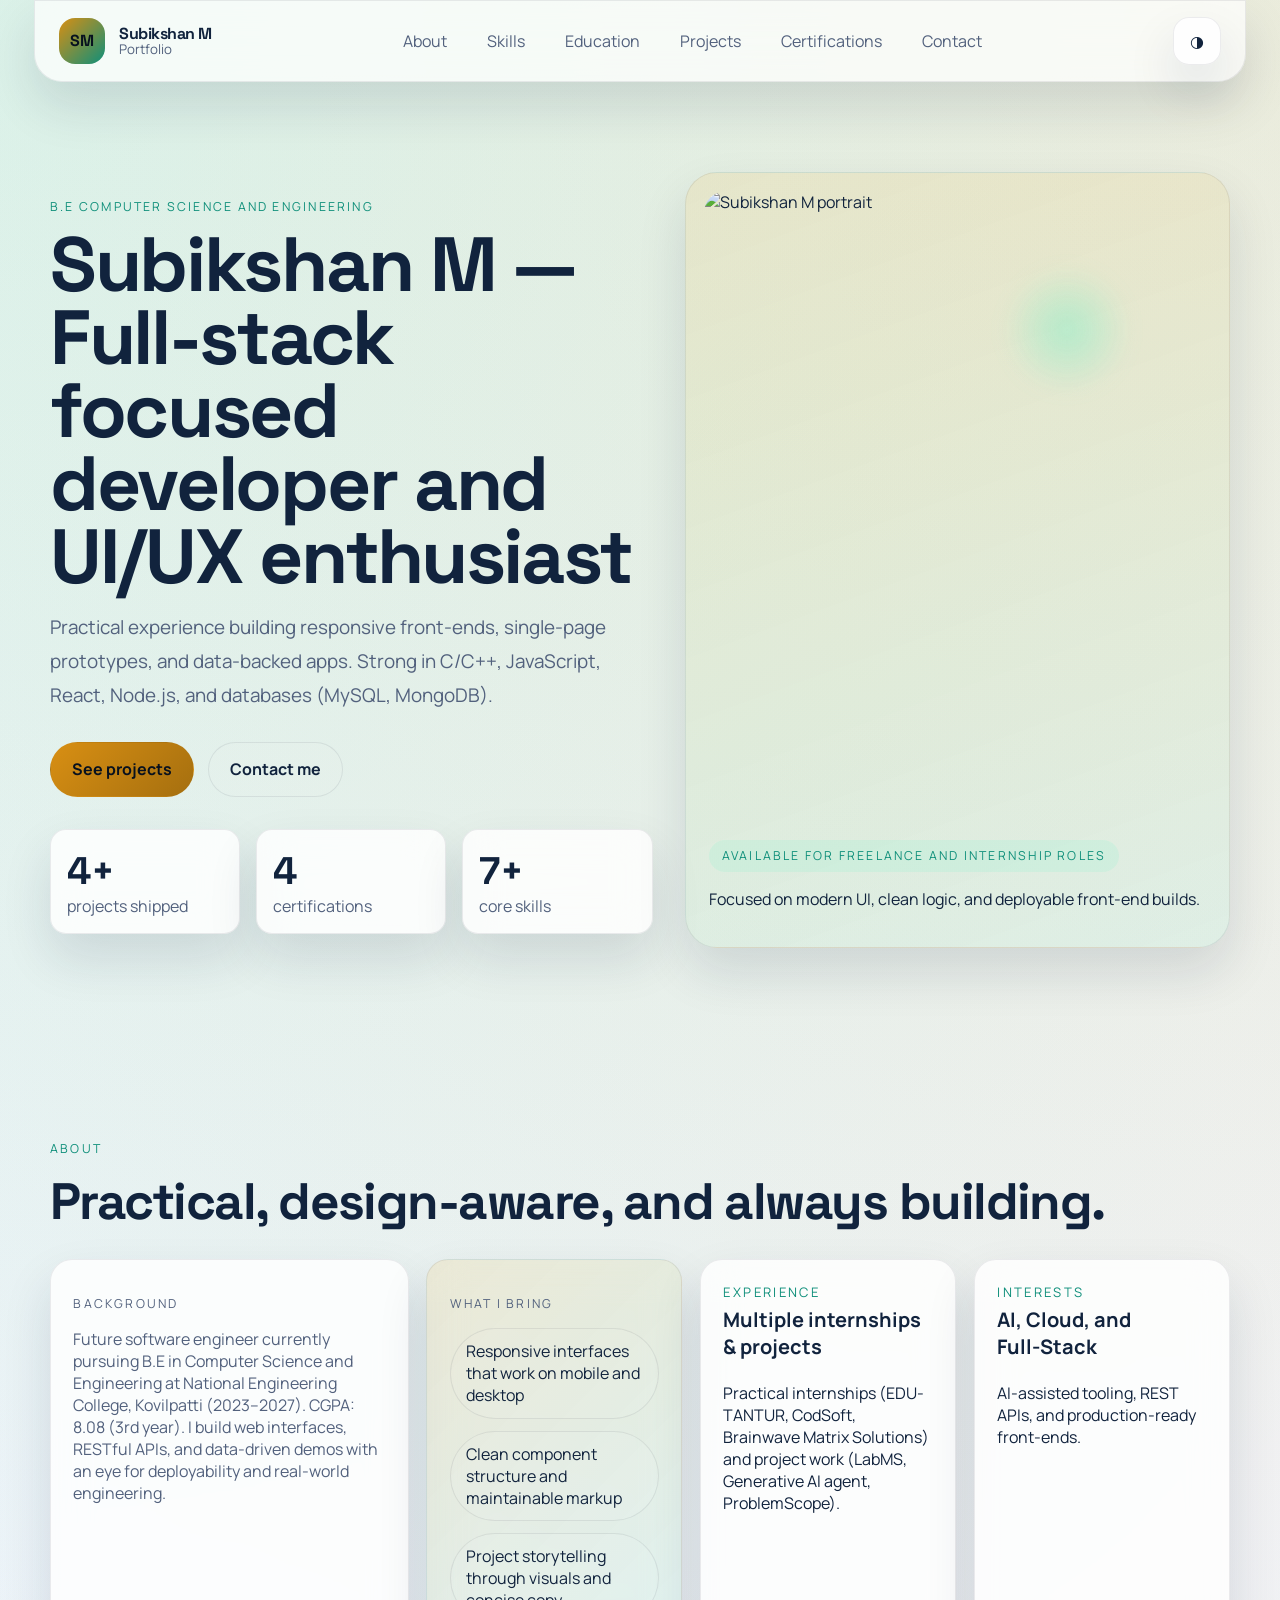
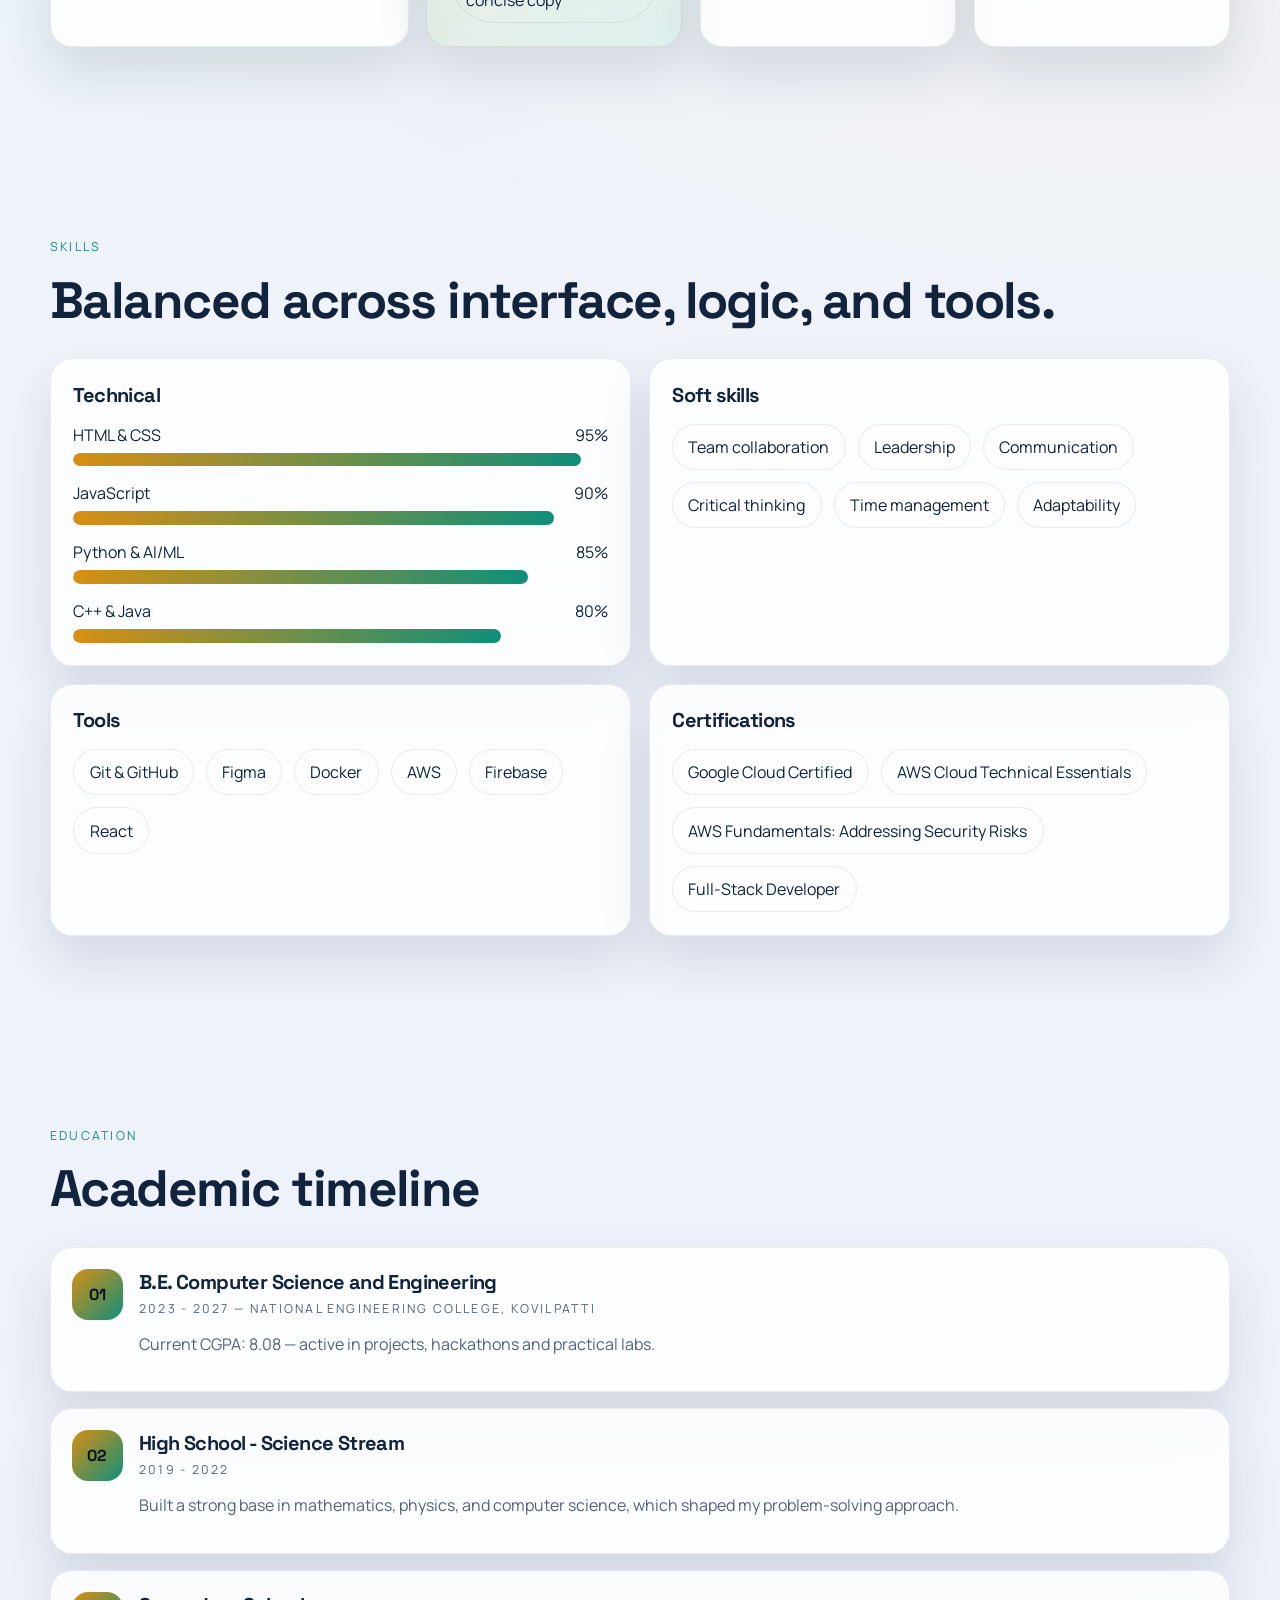
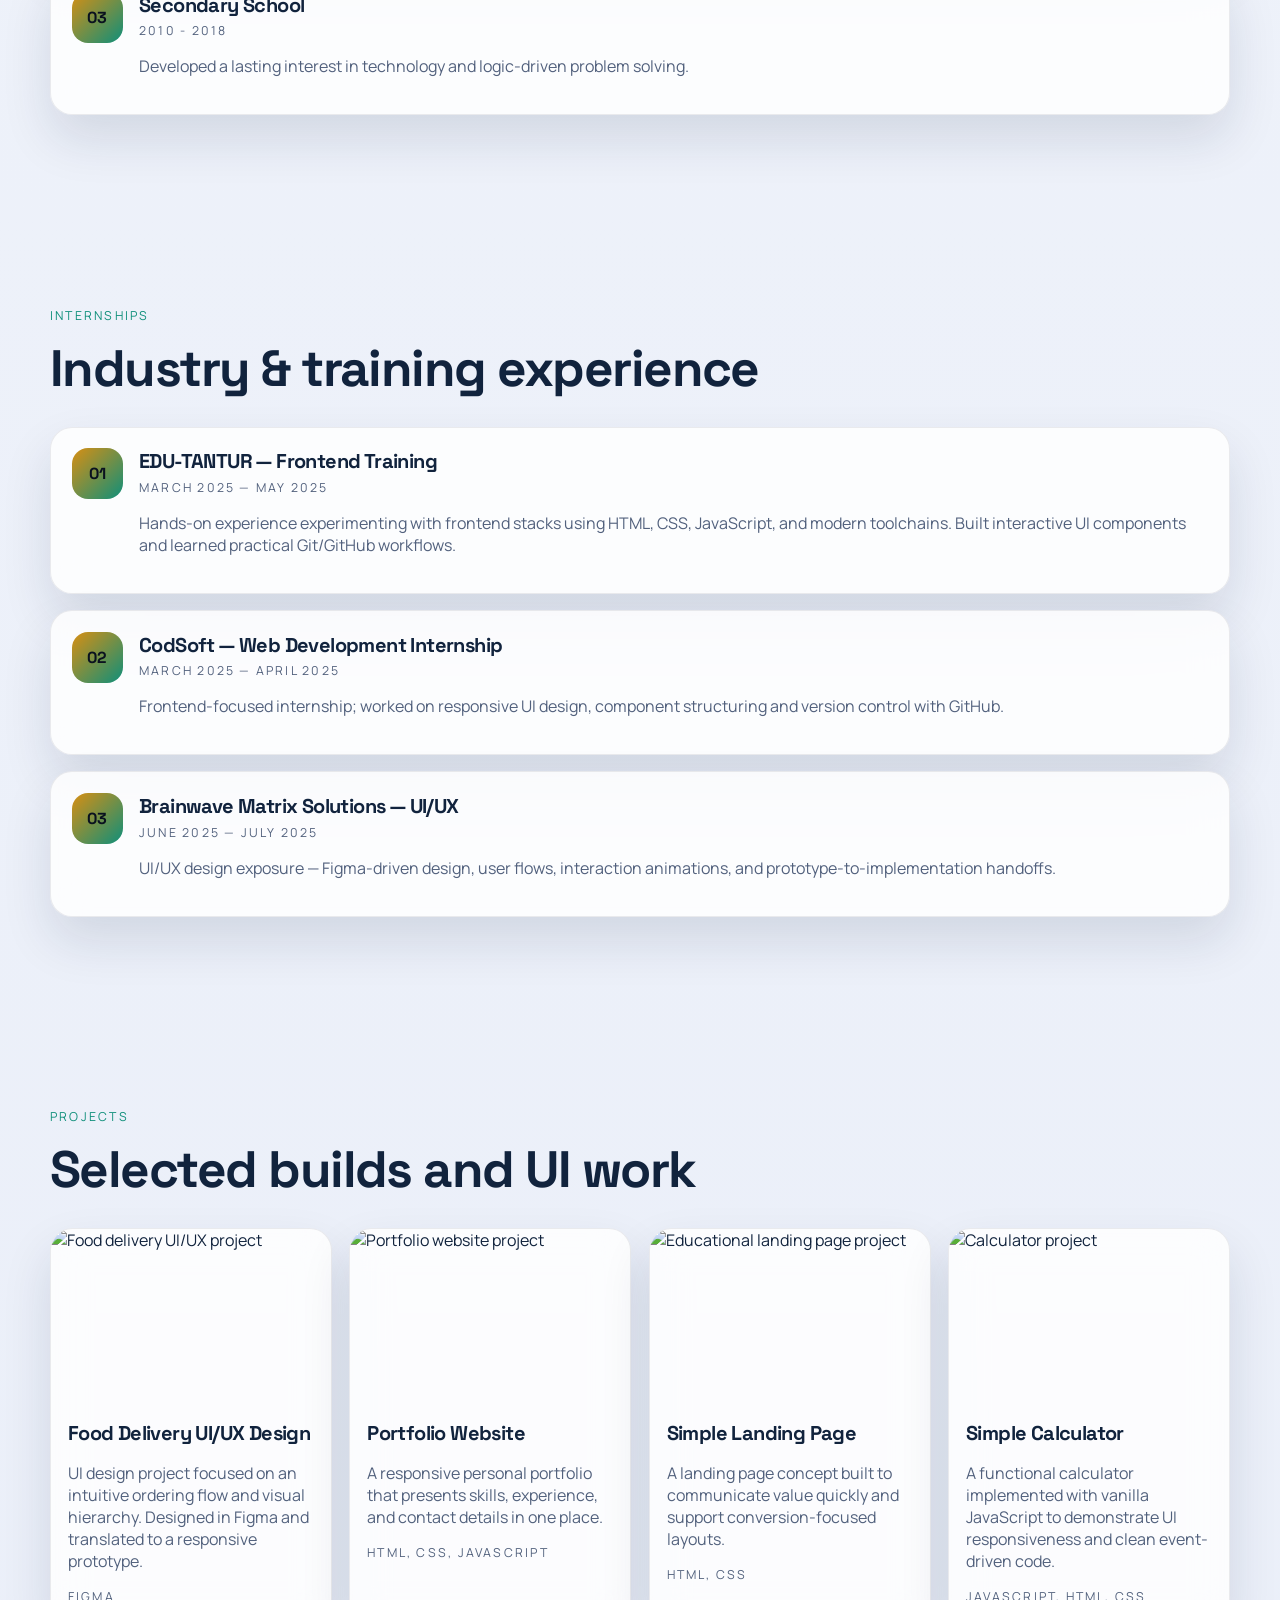
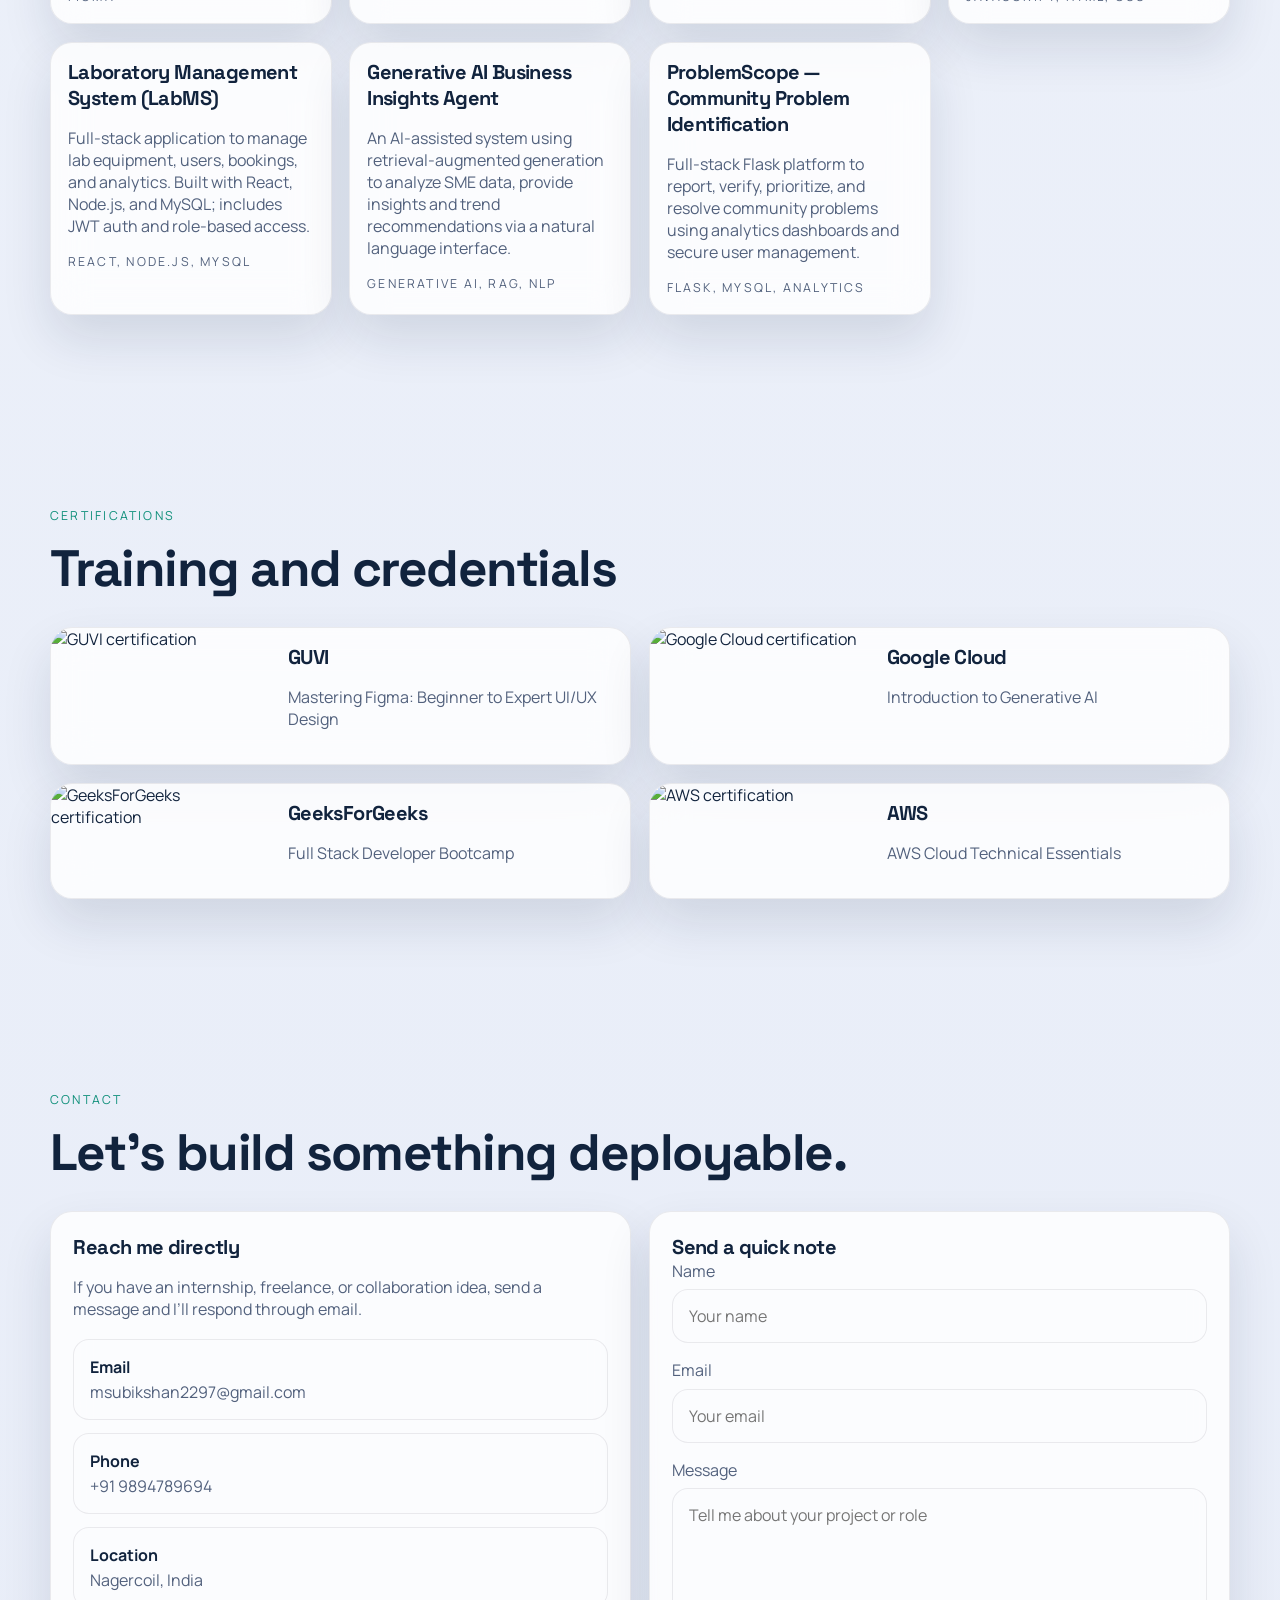
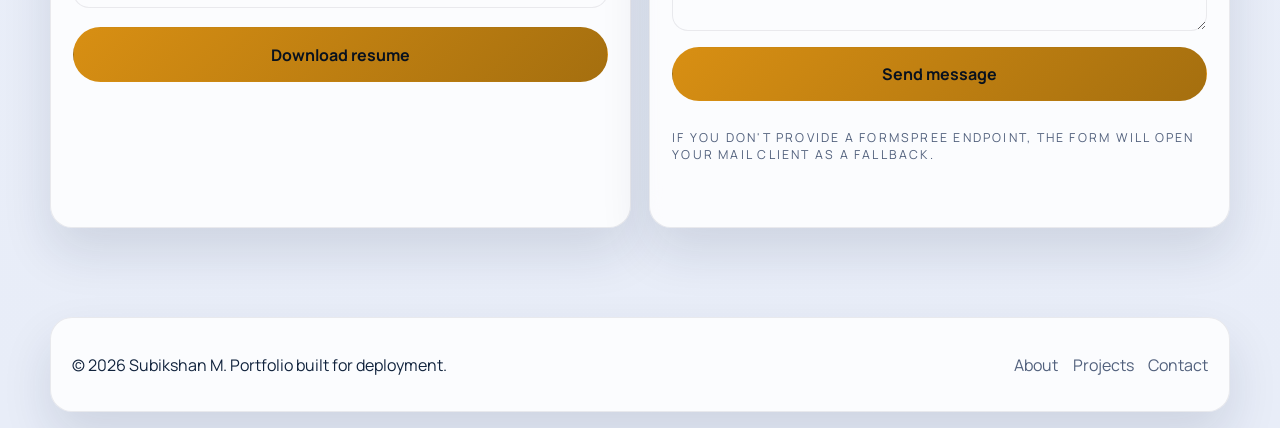
==== index.html @ 43021d2c "Add deployable portfolio with Formspree contact form integration" ====
<!DOCTYPE html>
<html lang="en">
  <head>
    <meta charset="UTF-8" />
    <meta name="viewport" content="width=device-width, initial-scale=1.0" />
    <meta
      name="description"
      content="Subikshan M's portfolio - a responsive, deployable showcase of projects, skills, certifications, and contact details."
    />
    <title>Subikshan M | Portfolio</title>
    <link rel="preconnect" href="https://fonts.googleapis.com" />
    <link rel="preconnect" href="https://fonts.gstatic.com" crossorigin />
    <link
      href="https://fonts.googleapis.com/css2?family=Manrope:wght@400;500;600;700;800&family=Space+Grotesk:wght@500;700&display=swap"
      rel="stylesheet"
    />
    <link rel="stylesheet" href="styles.css" />
    <script defer src="script.js"></script>
  </head>
  <body>
    <div class="page-bg"></div>

    <header class="site-header">
      <a class="brand" href="#home" aria-label="Subikshan M portfolio home">
        <span class="brand-mark">SM</span>
        <span class="brand-text">
          <strong>Subikshan M</strong>
          <small>Portfolio</small>
        </span>
      </a>

      <button
        class="menu-toggle"
        type="button"
        aria-controls="site-nav"
        aria-expanded="false"
      >
        <span></span>
        <span></span>
        <span></span>
        <span class="sr-only">Toggle navigation</span>
      </button>

      <nav id="site-nav" class="site-nav">
        <a href="#about">About</a>
        <a href="#skills">Skills</a>
        <a href="#education">Education</a>
        <a href="#projects">Projects</a>
        <a href="#certifications">Certifications</a>
        <a href="#contact">Contact</a>
      </nav>

      <button class="theme-toggle" type="button" aria-label="Toggle theme">
        <span class="theme-toggle__icon" aria-hidden="true">◐</span>
      </button>
    </header>

    <main>
      <section class="hero section" id="home">
        <div class="hero__content reveal">
          <p class="eyebrow">B.E Computer Science And Engineering</p>
          <h1>
            Subikshan M — Full‑stack focused developer and UI/UX enthusiast
          </h1>
          <p class="hero__lead">
            Practical experience building responsive front-ends, single-page
            prototypes, and data-backed apps. Strong in C/C++, JavaScript,
            React, Node.js, and databases (MySQL, MongoDB).
          </p>

          <div class="hero__cta">
            <a class="button button--primary" href="#projects">See projects</a>
            <a class="button button--ghost" href="#contact">Contact me</a>
          </div>

          <div class="hero__stats">
            <article>
              <strong>4+</strong>
              <span>projects shipped</span>
            </article>
            <article>
              <strong>4</strong>
              <span>certifications</span>
            </article>
            <article>
              <strong>7+</strong>
              <span>core skills</span>
            </article>
          </div>
        </div>

        <div class="hero__visual reveal">
          <div class="portrait-card">
            <div class="portrait-card__frame">
              <img src="Task 1/codesoft-project1/itsme.jpg" alt="Subikshan M portrait" />
            </div>
            <div class="portrait-card__meta">
              <span class="pill">Available for freelance and internship roles</span>
              <p>
                Focused on modern UI, clean logic, and deployable front-end
                builds.
              </p>
            </div>
          </div>
        </div>
      </section>

      <section class="section about" id="about">
        <div class="section-heading reveal">
          <p class="section-kicker">About</p>
          <h2>Practical, design-aware, and always building.</h2>
        </div>

        <div class="about-grid">
          <article class="panel reveal">
            <p class="panel__label">Background</p>
            <p>
              Future software engineer currently pursuing B.E in Computer
              Science and Engineering at National Engineering College,
              Kovilpatti (2023–2027). CGPA: 8.08 (3rd year). I build web
              interfaces, RESTful APIs, and data-driven demos with an eye for
              deployability and real-world engineering.
            </p>
          </article>

          <article class="panel panel--accent reveal">
            <p class="panel__label">What I bring</p>
            <ul class="feature-list">
              <li>Responsive interfaces that work on mobile and desktop</li>
              <li>Clean component structure and maintainable markup</li>
              <li>Project storytelling through visuals and concise copy</li>
            </ul>
          </article>

          <article class="mini-card reveal">
            <span>Experience</span>
            <strong>Multiple internships & projects</strong>
            <p>
              Practical internships (EDU-TANTUR, CodSoft, Brainwave Matrix
              Solutions) and project work (LabMS, Generative AI agent,
              ProblemScope).
            </p>
          </article>

          <article class="mini-card reveal">
            <span>Interests</span>
            <strong>AI, Cloud, and Full‑Stack</strong>
            <p>AI-assisted tooling, REST APIs, and production-ready front-ends.</p>
          </article>
        </div>
      </section>

      <section class="section skills" id="skills">
        <div class="section-heading reveal">
          <p class="section-kicker">Skills</p>
          <h2>Balanced across interface, logic, and tools.</h2>
        </div>

        <div class="skills-grid">
          <article class="panel reveal">
            <h3>Technical</h3>
            <div class="skill" data-level="95">
              <div class="skill__top"><span>HTML & CSS</span><span>95%</span></div>
              <div class="skill__bar"><span></span></div>
            </div>
            <div class="skill" data-level="90">
              <div class="skill__top"><span>JavaScript</span><span>90%</span></div>
              <div class="skill__bar"><span></span></div>
            </div>
            <div class="skill" data-level="85">
              <div class="skill__top"><span>Python & AI/ML</span><span>85%</span></div>
              <div class="skill__bar"><span></span></div>
            </div>
            <div class="skill" data-level="80">
              <div class="skill__top"><span>C++ & Java</span><span>80%</span></div>
              <div class="skill__bar"><span></span></div>
            </div>
          </article>

          <article class="panel reveal">
            <h3>Soft skills</h3>
            <ul class="tag-list">
              <li>Team collaboration</li>
              <li>Leadership</li>
              <li>Communication</li>
              <li>Critical thinking</li>
              <li>Time management</li>
              <li>Adaptability</li>
            </ul>
          </article>

          <article class="panel reveal">
            <h3>Tools</h3>
            <ul class="tag-list">
              <li>Git & GitHub</li>
              <li>Figma</li>
              <li>Docker</li>
              <li>AWS</li>
              <li>Firebase</li>
              <li>React</li>
            </ul>
          </article>

          <article class="panel reveal">
            <h3>Certifications</h3>
            <ul class="tag-list">
              <li>Google Cloud Certified</li>
              <li>AWS Cloud Technical Essentials</li>
              <li>AWS Fundamentals: Addressing Security Risks</li>
              <li>Full-Stack Developer</li>
            </ul>
          </article>
        </div>
      </section>

      <section class="section timeline" id="education">
        <div class="section-heading reveal">
          <p class="section-kicker">Education</p>
          <h2>Academic timeline</h2>
        </div>

        <div class="timeline__list">
          <article class="timeline__item reveal">
            <span class="timeline__mark">01</span>
            <div>
              <h3>B.E. Computer Science and Engineering</h3>
              <p class="timeline__meta">2023 - 2027 — National Engineering College, Kovilpatti</p>
              <p>Current CGPA: 8.08 — active in projects, hackathons and practical labs.</p>
            </div>
          </article>

          <article class="timeline__item reveal">
            <span class="timeline__mark">02</span>
            <div>
              <h3>High School - Science Stream</h3>
              <p class="timeline__meta">2019 - 2022</p>
              <p>
                Built a strong base in mathematics, physics, and computer
                science, which shaped my problem-solving approach.
              </p>
            </div>
          </article>

          <article class="timeline__item reveal">
            <span class="timeline__mark">03</span>
            <div>
              <h3>Secondary School</h3>
              <p class="timeline__meta">2010 - 2018</p>
              <p>
                Developed a lasting interest in technology and logic-driven
                problem solving.
              </p>
            </div>
          </article>
        </div>
      </section>

      <section class="section" id="internships">
        <div class="section-heading reveal">
          <p class="section-kicker">Internships</p>
          <h2>Industry & training experience</h2>
        </div>

        <div class="timeline__list">
          <article class="timeline__item reveal">
            <span class="timeline__mark">01</span>
            <div>
              <h3>EDU‑TANTUR — Frontend Training</h3>
              <p class="timeline__meta">March 2025 — May 2025</p>
              <p>
                Hands-on experience experimenting with frontend stacks using
                HTML, CSS, JavaScript, and modern toolchains. Built interactive
                UI components and learned practical Git/GitHub workflows.
              </p>
            </div>
          </article>

          <article class="timeline__item reveal">
            <span class="timeline__mark">02</span>
            <div>
              <h3>CodSoft — Web Development Internship</h3>
              <p class="timeline__meta">March 2025 — April 2025</p>
              <p>
                Frontend-focused internship; worked on responsive UI design,
                component structuring and version control with GitHub.
              </p>
            </div>
          </article>

          <article class="timeline__item reveal">
            <span class="timeline__mark">03</span>
            <div>
              <h3>Brainwave Matrix Solutions — UI/UX</h3>
              <p class="timeline__meta">June 2025 — July 2025</p>
              <p>
                UI/UX design exposure — Figma-driven design, user flows,
                interaction animations, and prototype-to-implementation
                handoffs.
              </p>
            </div>
          </article>
        </div>
      </section>

      <section class="section projects" id="projects">
        <div class="section-heading reveal">
          <p class="section-kicker">Projects</p>
          <h2>Selected builds and UI work</h2>
        </div>

        <div class="card-grid">
          <article class="project-card reveal">
            <img src="Task 1/codesoft-project1/project1.png" alt="Food delivery UI/UX project" loading="lazy" />
            <div class="card-body">
              <h3>Food Delivery UI/UX Design</h3>
              <p>
                UI design project focused on an intuitive ordering flow and
                visual hierarchy. Designed in Figma and translated to a
                responsive prototype.
              </p>
              <p class="card-label">Figma</p>
            </div>
          </article>

          <article class="project-card reveal">
            <img src="Task 1/codesoft-project1/project2.png" alt="Portfolio website project" loading="lazy" />
            <div class="card-body">
              <h3>Portfolio Website</h3>
              <p>
                A responsive personal portfolio that presents skills,
                experience, and contact details in one place.
              </p>
              <p class="card-label">HTML, CSS, JavaScript</p>
            </div>
          </article>

          <article class="project-card reveal">
            <img src="Task 1/codesoft-project1/project3.png" alt="Educational landing page project" loading="lazy" />
            <div class="card-body">
              <h3>Simple Landing Page</h3>
              <p>
                A landing page concept built to communicate value quickly and
                support conversion-focused layouts.
              </p>
              <p class="card-label">HTML, CSS</p>
            </div>
          </article>

          <article class="project-card reveal">
            <img src="Task 1/codesoft-project1/project4.png" alt="Calculator project" loading="lazy" />
            <div class="card-body">
              <h3>Simple Calculator</h3>
              <p>
                A functional calculator implemented with vanilla JavaScript to
                demonstrate UI responsiveness and clean event-driven code.
              </p>
              <p class="card-label">JavaScript, HTML, CSS</p>
            </div>
          </article>

          <article class="project-card reveal">
            <div class="card-body">
              <h3>Laboratory Management System (LabMS)</h3>
              <p>
                Full-stack application to manage lab equipment, users,
                bookings, and analytics. Built with React, Node.js, and
                MySQL; includes JWT auth and role-based access.
              </p>
              <p class="card-label">React, Node.js, MySQL</p>
            </div>
          </article>

          <article class="project-card reveal">
            <div class="card-body">
              <h3>Generative AI Business Insights Agent</h3>
              <p>
                An AI-assisted system using retrieval-augmented generation to
                analyze SME data, provide insights and trend recommendations
                via a natural language interface.
              </p>
              <p class="card-label">Generative AI, RAG, NLP</p>
            </div>
          </article>

          <article class="project-card reveal">
            <div class="card-body">
              <h3>ProblemScope — Community Problem Identification</h3>
              <p>
                Full-stack Flask platform to report, verify, prioritize, and
                resolve community problems using analytics dashboards and
                secure user management.
              </p>
              <p class="card-label">Flask, MySQL, Analytics</p>
            </div>
          </article>
        </div>
      </section>

      <section class="section certifications" id="certifications">
        <div class="section-heading reveal">
          <p class="section-kicker">Certifications</p>
          <h2>Training and credentials</h2>
        </div>

        <div class="cert-grid">
          <article class="cert-card reveal">
            <img src="Task 1/codesoft-project1/GuviCertification - 69hw7qm8vVe71690z1.png" alt="GUVI certification" loading="lazy" />
            <div>
              <h3>GUVI</h3>
              <p>Mastering Figma: Beginner to Expert UI/UX Design</p>
            </div>
          </article>

          <article class="cert-card reveal">
            <img src="Task 1/codesoft-project1/gejdy018.png" alt="Google Cloud certification" loading="lazy" />
            <div>
              <h3>Google Cloud</h3>
              <p>Introduction to Generative AI</p>
            </div>
          </article>

          <article class="cert-card reveal">
            <img src="Task 1/codesoft-project1/Screenshot 2025-04-08 194854.png" alt="GeeksForGeeks certification" loading="lazy" />
            <div>
              <h3>GeeksForGeeks</h3>
              <p>Full Stack Developer Bootcamp</p>
            </div>
          </article>

          <article class="cert-card reveal">
            <img src="Task 1/codesoft-project1/Coursera 2212110.jpg" alt="AWS certification" loading="lazy" />
            <div>
              <h3>AWS</h3>
              <p>AWS Cloud Technical Essentials</p>
            </div>
          </article>
        </div>
      </section>

      <section class="section contact" id="contact">
        <div class="section-heading reveal">
          <p class="section-kicker">Contact</p>
          <h2>Let’s build something deployable.</h2>
        </div>

        <div class="contact-grid">
          <article class="panel reveal">
            <h3>Reach me directly</h3>
            <p>
              If you have an internship, freelance, or collaboration idea, send
              a message and I’ll respond through email.
            </p>

            <div class="contact-list">
              <a href="mailto:msubikshan2297@gmail.com">
                <strong>Email</strong>
                <span>msubikshan2297@gmail.com</span>
              </a>
              <a href="tel:+919894789694">
                <strong>Phone</strong>
                <span>+91 9894789694</span>
              </a>
              <a href="https://www.google.com/maps/search/Nagercoil,+India" target="_blank" rel="noreferrer">
                <strong>Location</strong>
                <span>Nagercoil, India</span>
              </a>
            </div>

            <a
              class="button button--primary button--full"
              href="Task 1/codesoft-project1/blue professional modern CV resume.pdf"
              download
            >
              Download resume
            </a>
          </article>

          <article class="panel reveal">
            <h3>Send a quick note</h3>
            <!-- Formspree endpoint provided by user -->
            <form class="contact-form" action="https://formspree.io/f/mzdobbed" method="POST" data-formspree="true">
              <label>
                Name
                <input name="name" type="text" placeholder="Your name" required />
              </label>
              <label>
                Email
                <input name="_replyto" type="email" placeholder="Your email" required />
              </label>
              <label>
                Message
                <textarea
                  name="message"
                  rows="5"
                  placeholder="Tell me about your project or role"
                  required
                ></textarea>
              </label>
              <input type="hidden" name="_subject" value="Portfolio enquiry" />
              <button class="button button--primary button--full" type="submit">
                Send message
              </button>
              <p class="form-note">
                If you don't provide a Formspree endpoint, the form will open
                your mail client as a fallback.
              </p>

              <div class="form-status" aria-live="polite" style="margin-top:.8rem"></div>
            </form>
          </article>
        </div>
      </section>
    </main>

    <footer class="site-footer">
      <p>© 2026 Subikshan M. Portfolio built for deployment.</p>
      <div class="footer-links">
        <a href="#about">About</a>
        <a href="#projects">Projects</a>
        <a href="#contact">Contact</a>
      </div>
    </footer>
  </body>
</html>
---- styles.css ----
:root {
  color-scheme: dark;
  --bg: #09111f;
  --bg-soft: #101a2d;
  --surface: rgba(15, 23, 42, 0.84);
  --surface-strong: rgba(17, 24, 39, 0.96);
  --surface-border: rgba(255, 255, 255, 0.08);
  --text: #eef2ff;
  --muted: #b6c0de;
  --primary: #f5b942;
  --primary-strong: #ffcc66;
  --secondary: #5ef0c2;
  --shadow: 0 24px 60px rgba(0, 0, 0, 0.35);
  --radius-xl: 28px;
  --radius-lg: 22px;
  --radius-md: 16px;
  --max-width: 1180px;
}

[data-theme="light"] {
  color-scheme: light;
  --bg: #f2f5fb;
  --bg-soft: #e8edf8;
  --surface: rgba(255, 255, 255, 0.82);
  --surface-strong: rgba(255, 255, 255, 0.96);
  --surface-border: rgba(15, 23, 42, 0.08);
  --text: #11233d;
  --muted: #52617d;
  --primary: #d88f13;
  --primary-strong: #a56f0f;
  --secondary: #0f8f7a;
  --shadow: 0 24px 50px rgba(19, 36, 63, 0.12);
}

* {
  box-sizing: border-box;
}

html {
  scroll-behavior: smooth;
}

body {
  margin: 0;
  font-family: "Manrope", system-ui, sans-serif;
  background:
    radial-gradient(circle at top left, rgba(94, 240, 194, 0.16), transparent 28%),
    radial-gradient(circle at top right, rgba(245, 185, 66, 0.16), transparent 30%),
    linear-gradient(180deg, var(--bg), var(--bg-soft));
  color: var(--text);
  min-height: 100vh;
  overflow-x: hidden;
}

img {
  display: block;
  max-width: 100%;
}

a {
  color: inherit;
  text-decoration: none;
}

button,
input,
textarea {
  font: inherit;
}

.page-bg {
  position: fixed;
  inset: 0;
  pointer-events: none;
  background-image:
    linear-gradient(rgba(255, 255, 255, 0.025) 1px, transparent 1px),
    linear-gradient(90deg, rgba(255, 255, 255, 0.025) 1px, transparent 1px);
  background-size: 84px 84px;
  mask-image: linear-gradient(180deg, rgba(0, 0, 0, 0.8), transparent 85%);
  opacity: 0.35;
}

.site-header {
  position: sticky;
  top: 0;
  z-index: 20;
  display: flex;
  align-items: center;
  gap: 1rem;
  padding: 1rem clamp(1rem, 2vw, 1.5rem);
  margin: 0 auto;
  max-width: calc(var(--max-width) + 2rem);
  backdrop-filter: blur(20px);
  background: color-mix(in srgb, var(--surface-strong) 74%, transparent);
  border: 1px solid var(--surface-border);
  border-radius: 0 0 var(--radius-xl) var(--radius-xl);
  box-shadow: var(--shadow);
}

.brand {
  display: inline-flex;
  align-items: center;
  gap: 0.85rem;
}

.brand-mark {
  display: grid;
  place-items: center;
  width: 2.9rem;
  height: 2.9rem;
  border-radius: 1rem;
  background: linear-gradient(135deg, var(--primary), var(--secondary));
  color: #07111f;
  font-family: "Space Grotesk", sans-serif;
  font-weight: 700;
  letter-spacing: 0.04em;
}

.brand-text {
  display: flex;
  flex-direction: column;
  line-height: 1.05;
}

.brand-text strong,
.section-heading h2,
.hero h1,
.panel h3,
.timeline__item h3,
.project-card h3,
.cert-card h3 {
  font-family: "Space Grotesk", sans-serif;
  letter-spacing: -0.03em;
}

.brand-text small {
  color: var(--muted);
}

.site-nav {
  display: flex;
  flex: 1 1 auto;
  justify-content: center;
  flex-wrap: wrap;
  gap: 0.5rem;
  min-width: 0;
}

.site-nav a {
  padding: 0.7rem 1rem;
  border-radius: 999px;
  color: var(--muted);
  transition: background 0.2s ease, color 0.2s ease, transform 0.2s ease;
}

.site-nav a:hover,
.site-nav a.is-active {
  color: var(--text);
  background: rgba(245, 185, 66, 0.14);
  transform: translateY(-1px);
}

.theme-toggle,
.menu-toggle {
  display: inline-grid;
  place-items: center;
  width: 3rem;
  height: 3rem;
  border: 1px solid var(--surface-border);
  background: var(--surface);
  color: var(--text);
  border-radius: 1rem;
  cursor: pointer;
  box-shadow: var(--shadow);
}

.menu-toggle {
  display: none;
  gap: 0.22rem;
  padding: 0;
}

.menu-toggle span {
  width: 1.1rem;
  height: 2px;
  border-radius: 999px;
  background: currentColor;
}

.sr-only {
  position: absolute;
  width: 1px;
  height: 1px;
  padding: 0;
  margin: -1px;
  overflow: hidden;
  clip: rect(0, 0, 0, 0);
  white-space: nowrap;
  border: 0;
}

.section {
  width: min(var(--max-width), calc(100% - 2rem));
  margin: 0 auto;
  padding: clamp(4rem, 7vw, 6rem) 0;
}

.hero {
  display: grid;
  grid-template-columns: minmax(0, 1.05fr) minmax(280px, 0.95fr);
  align-items: center;
  gap: 2rem;
  min-height: calc(100vh - 6rem);
}

.eyebrow,
.section-kicker,
.card-label,
.timeline__meta,
.panel__label,
.pill,
.form-note {
  text-transform: uppercase;
  letter-spacing: 0.18em;
  font-size: 0.77rem;
  color: var(--secondary);
}

.hero h1 {
  margin: 0.25rem 0 1rem;
  font-size: clamp(2.5rem, 6vw, 5.4rem);
  line-height: 0.95;
  max-width: 12ch;
}

.hero__lead {
  max-width: 62ch;
  color: var(--muted);
  font-size: clamp(1rem, 1.5vw, 1.18rem);
  line-height: 1.8;
}

.hero__cta {
  display: flex;
  flex-wrap: wrap;
  gap: 0.9rem;
  margin-top: 1.8rem;
}

.button {
  display: inline-flex;
  align-items: center;
  justify-content: center;
  min-height: 3.4rem;
  padding: 0.85rem 1.3rem;
  border-radius: 999px;
  border: 1px solid transparent;
  font-weight: 700;
  transition: transform 0.2s ease, background 0.2s ease, border-color 0.2s ease;
}

.button:hover {
  transform: translateY(-2px);
}

.button--primary {
  background: linear-gradient(135deg, var(--primary), var(--primary-strong));
  color: #08111e;
}

.button--ghost {
  background: rgba(255, 255, 255, 0.04);
  border-color: var(--surface-border);
  color: var(--text);
}

.button--full {
  width: 100%;
}

.hero__stats {
  display: grid;
  grid-template-columns: repeat(3, minmax(0, 1fr));
  gap: 1rem;
  margin-top: 2rem;
}

.hero__stats article,
.mini-card,
.panel,
.timeline__item,
.project-card,
.cert-card {
  background: var(--surface);
  border: 1px solid var(--surface-border);
  box-shadow: var(--shadow);
  backdrop-filter: blur(18px);
}

.hero__stats article {
  padding: 1rem;
  border-radius: var(--radius-md);
}

.hero__stats strong {
  display: block;
  font-size: clamp(1.6rem, 3vw, 2.4rem);
  font-family: "Space Grotesk", sans-serif;
}

.hero__stats span {
  color: var(--muted);
}

.portrait-card {
  position: relative;
  padding: 1.15rem;
  border-radius: calc(var(--radius-xl) + 4px);
  background: linear-gradient(160deg, rgba(245, 185, 66, 0.15), rgba(94, 240, 194, 0.09));
  border: 1px solid var(--surface-border);
  box-shadow: var(--shadow);
}

.portrait-card::before {
  content: "";
  position: absolute;
  inset: 12% 18% auto auto;
  width: 8rem;
  height: 8rem;
  border-radius: 50%;
  background: radial-gradient(circle, rgba(94, 240, 194, 0.38), transparent 70%);
  filter: blur(10px);
}

.portrait-card__frame {
  border-radius: calc(var(--radius-xl) - 6px);
  overflow: hidden;
  aspect-ratio: 4 / 5;
}

.portrait-card__frame img {
  width: 100%;
  height: 100%;
  object-fit: cover;
}

.portrait-card__meta {
  padding: 1rem 0.3rem 0.2rem;
}

.pill {
  display: inline-flex;
  padding: 0.45rem 0.8rem;
  border-radius: 999px;
  background: rgba(94, 240, 194, 0.12);
  color: var(--secondary);
}

.section-heading {
  margin-bottom: 1.6rem;
}

.section-heading h2 {
  margin: 0.4rem 0 0;
  font-size: clamp(2rem, 4vw, 3.2rem);
}

.about-grid,
.skills-grid,
.card-grid,
.cert-grid,
.contact-grid {
  display: grid;
  gap: 1.1rem;
}

.about-grid {
  grid-template-columns: 1.4fr 1fr 1fr 1fr;
}

.mini-card,
.panel {
  border-radius: var(--radius-lg);
  padding: 1.4rem;
}

.panel--accent {
  background: linear-gradient(135deg, rgba(245, 185, 66, 0.15), rgba(94, 240, 194, 0.1));
}

.panel p,
.timeline__item p,
.project-card p,
.cert-card p,
.contact-list span,
.contact-form label,
.form-note {
  color: var(--muted);
}

.feature-list,
.tag-list {
  margin: 1rem 0 0;
  padding: 0;
  list-style: none;
  display: flex;
  flex-wrap: wrap;
  gap: 0.75rem;
}

.feature-list li,
.tag-list li {
  padding: 0.7rem 0.95rem;
  border-radius: 999px;
  background: rgba(255, 255, 255, 0.05);
  border: 1px solid var(--surface-border);
}

.mini-card {
  display: flex;
  flex-direction: column;
  gap: 0.35rem;
}

.mini-card span {
  color: var(--secondary);
  font-size: 0.82rem;
  text-transform: uppercase;
  letter-spacing: 0.18em;
}

.mini-card strong,
.panel h3,
.timeline__item h3,
.project-card h3,
.cert-card h3,
.contact-grid h3 {
  margin: 0;
  font-size: 1.25rem;
}

.skills-grid {
  grid-template-columns: repeat(2, minmax(0, 1fr));
}

.skill {
  margin-top: 1rem;
}

.skill__top {
  display: flex;
  justify-content: space-between;
  gap: 1rem;
  margin-bottom: 0.45rem;
}

.skill__bar {
  height: 0.85rem;
  border-radius: 999px;
  background: rgba(255, 255, 255, 0.08);
  overflow: hidden;
}

.skill__bar span {
  display: block;
  width: 0;
  height: 100%;
  border-radius: inherit;
  background: linear-gradient(90deg, var(--primary), var(--secondary));
  transition: width 1.2s ease;
}

.timeline__list {
  display: grid;
  gap: 1rem;
}

.timeline__item {
  display: grid;
  grid-template-columns: auto 1fr;
  gap: 1rem;
  padding: 1.3rem;
  border-radius: var(--radius-lg);
}

.timeline__mark {
  display: grid;
  place-items: center;
  width: 3.2rem;
  height: 3.2rem;
  border-radius: 1rem;
  background: linear-gradient(135deg, var(--primary), var(--secondary));
  color: #09111f;
  font-weight: 800;
  font-family: "Space Grotesk", sans-serif;
}

.timeline__meta {
  margin: 0.3rem 0 0.75rem;
}

.card-grid {
  grid-template-columns: repeat(4, minmax(0, 1fr));
}

.project-card,
.cert-card {
  overflow: hidden;
  border-radius: var(--radius-lg);
}

.project-card img,
.cert-card img {
  width: 100%;
  aspect-ratio: 16 / 10;
  object-fit: cover;
}

.card-body,
.cert-card div {
  padding: 1rem 1.05rem 1.15rem;
}

.card-label {
  margin-bottom: 0;
}

.cert-grid {
  grid-template-columns: repeat(2, minmax(0, 1fr));
}

.cert-card {
  display: grid;
  grid-template-columns: 38% 1fr;
  align-items: stretch;
}

.cert-card img {
  aspect-ratio: auto;
  min-height: 100%;
}

.contact-grid {
  grid-template-columns: 1fr 1fr;
}

.contact-list {
  display: grid;
  gap: 0.8rem;
  margin: 1.2rem 0;
}

.contact-list a {
  display: grid;
  gap: 0.2rem;
  padding: 1rem;
  border-radius: var(--radius-md);
  border: 1px solid var(--surface-border);
  background: rgba(255, 255, 255, 0.04);
}

.contact-form {
  display: grid;
  gap: 1rem;
}

.contact-form label {
  display: grid;
  gap: 0.45rem;
}

.contact-form input,
.contact-form textarea {
  width: 100%;
  padding: 0.95rem 1rem;
  border-radius: 1rem;
  border: 1px solid var(--surface-border);
  background: rgba(255, 255, 255, 0.04);
  color: var(--text);
  outline: none;
}

.contact-form input:focus,
.contact-form textarea:focus {
  border-color: rgba(245, 185, 66, 0.6);
  box-shadow: 0 0 0 4px rgba(245, 185, 66, 0.12);
}

.site-footer {
  width: min(var(--max-width), calc(100% - 2rem));
  margin: 0 auto 1rem;
  padding: 1.2rem 1.3rem;
  display: flex;
  justify-content: space-between;
  align-items: center;
  gap: 1rem;
  border-radius: var(--radius-lg);
  border: 1px solid var(--surface-border);
  background: var(--surface);
  box-shadow: var(--shadow);
}

.footer-links {
  display: flex;
  flex-wrap: wrap;
  gap: 0.9rem;
  color: var(--muted);
}

.reveal {
  opacity: 0;
  transform: translateY(20px);
  transition: opacity 0.7s ease, transform 0.7s ease;
}

.reveal.is-visible {
  opacity: 1;
  transform: translateY(0);
}

@media (max-width: 1080px) {
  .hero,
  .contact-grid,
  .about-grid,
  .skills-grid,
  .card-grid,
  .cert-grid {
    grid-template-columns: 1fr 1fr;
  }

  .about-grid {
    grid-template-areas:
      "intro intro"
      "value value"
      "exp focus";
  }

  .about-grid > :nth-child(1) {
    grid-area: intro;
  }

  .about-grid > :nth-child(2) {
    grid-area: value;
  }

  .about-grid > :nth-child(3) {
    grid-area: exp;
  }

  .about-grid > :nth-child(4) {
    grid-area: focus;
  }

  .card-grid {
    grid-template-columns: repeat(2, minmax(0, 1fr));
  }
}

@media (max-width: 860px) {
  .site-header {
    display: grid;
    grid-template-columns: auto auto auto;
  }

  .site-nav {
    position: fixed;
    inset: 4.8rem 1rem auto;
    padding: 1rem;
    border-radius: var(--radius-lg);
    background: var(--surface-strong);
    border: 1px solid var(--surface-border);
    box-shadow: var(--shadow);
    display: none;
    flex-direction: column;
    align-items: stretch;
  }

  .site-nav.is-open {
    display: flex;
  }

  .menu-toggle {
    display: inline-grid;
  }

  .hero,
  .contact-grid,
  .skills-grid,
  .cert-grid,
  .card-grid,
  .about-grid {
    grid-template-columns: 1fr;
  }

  .hero {
    min-height: auto;
    padding-top: 2rem;
  }

  .hero__stats {
    grid-template-columns: repeat(2, minmax(0, 1fr));
  }

  .cert-card {
    grid-template-columns: 1fr;
  }

  .site-footer {
    flex-direction: column;
    text-align: center;
  }
}

@media (max-width: 560px) {
  .section {
    width: min(var(--max-width), calc(100% - 1.2rem));
  }

  .site-header {
    border-radius: 0 0 1.2rem 1.2rem;
  }

  .hero h1 {
    max-width: none;
  }

  .hero__stats {
    grid-template-columns: 1fr;
  }

  .button {
    width: 100%;
  }
}
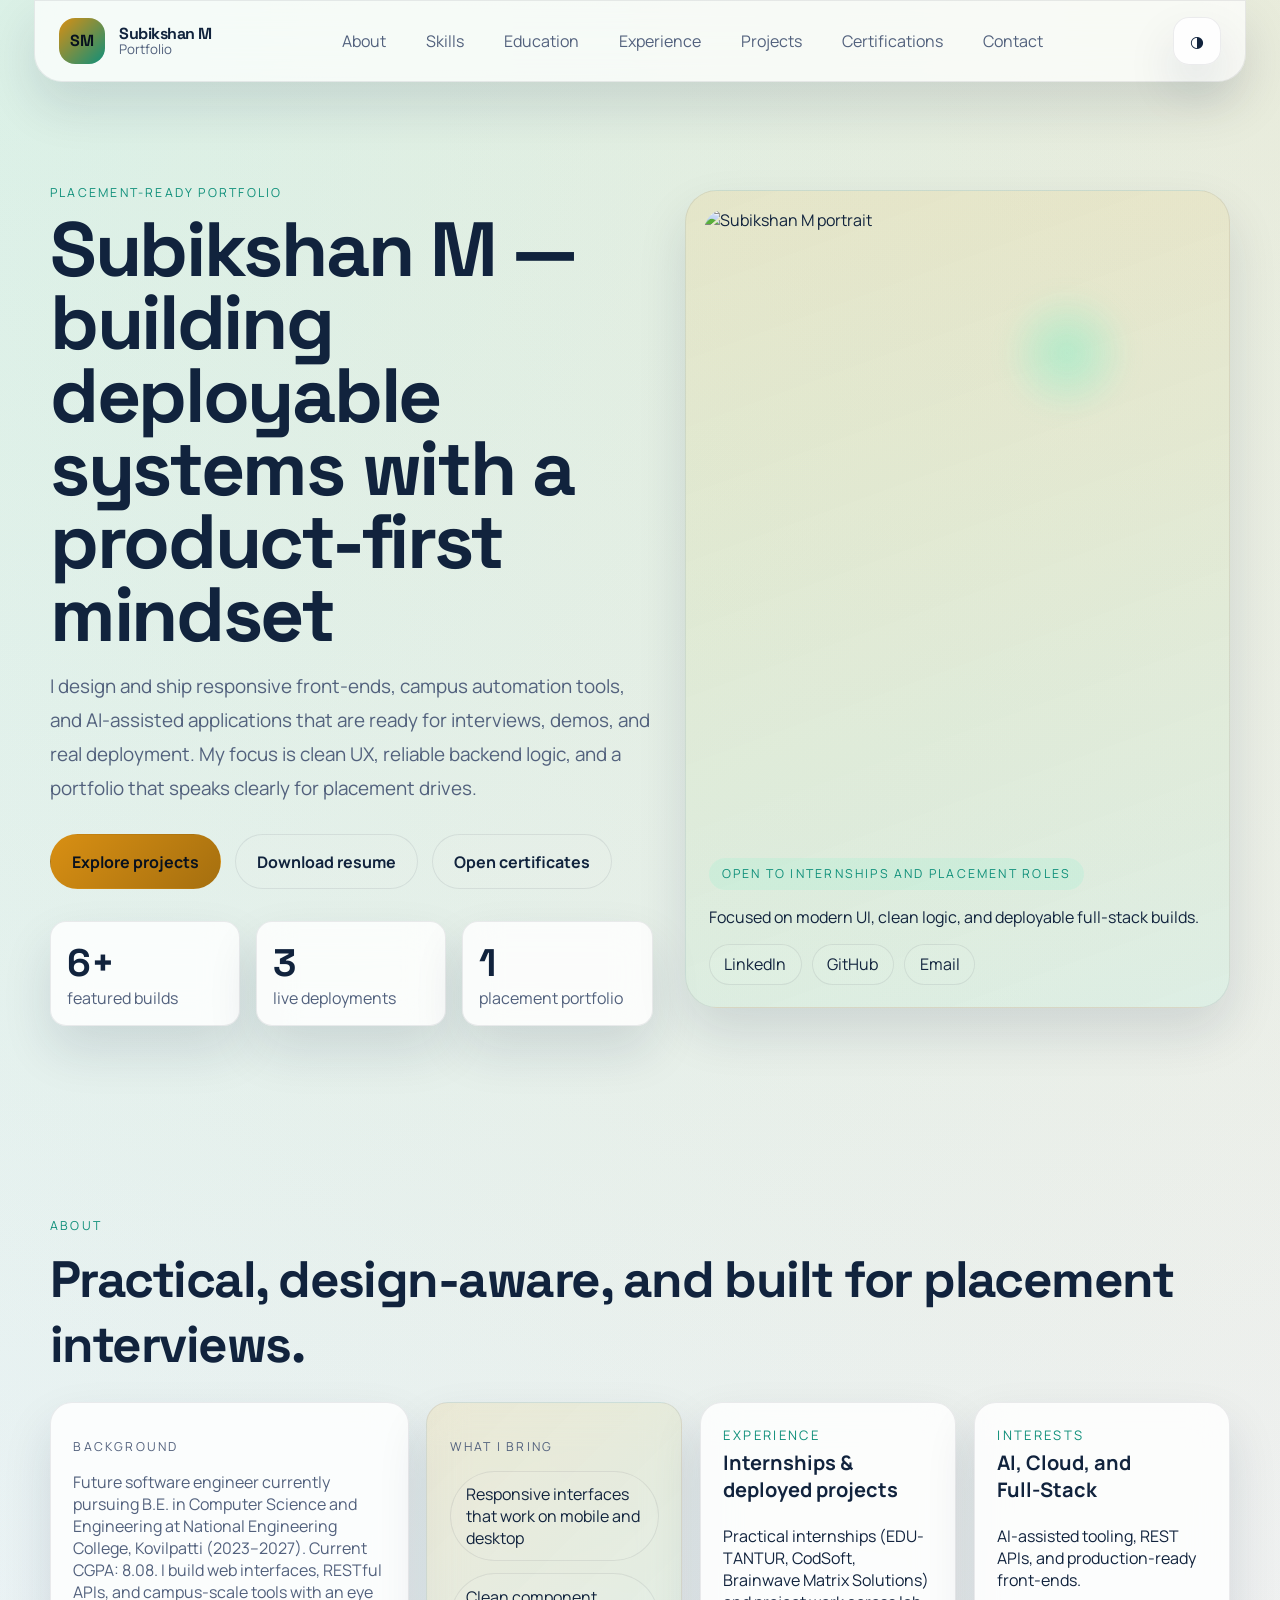
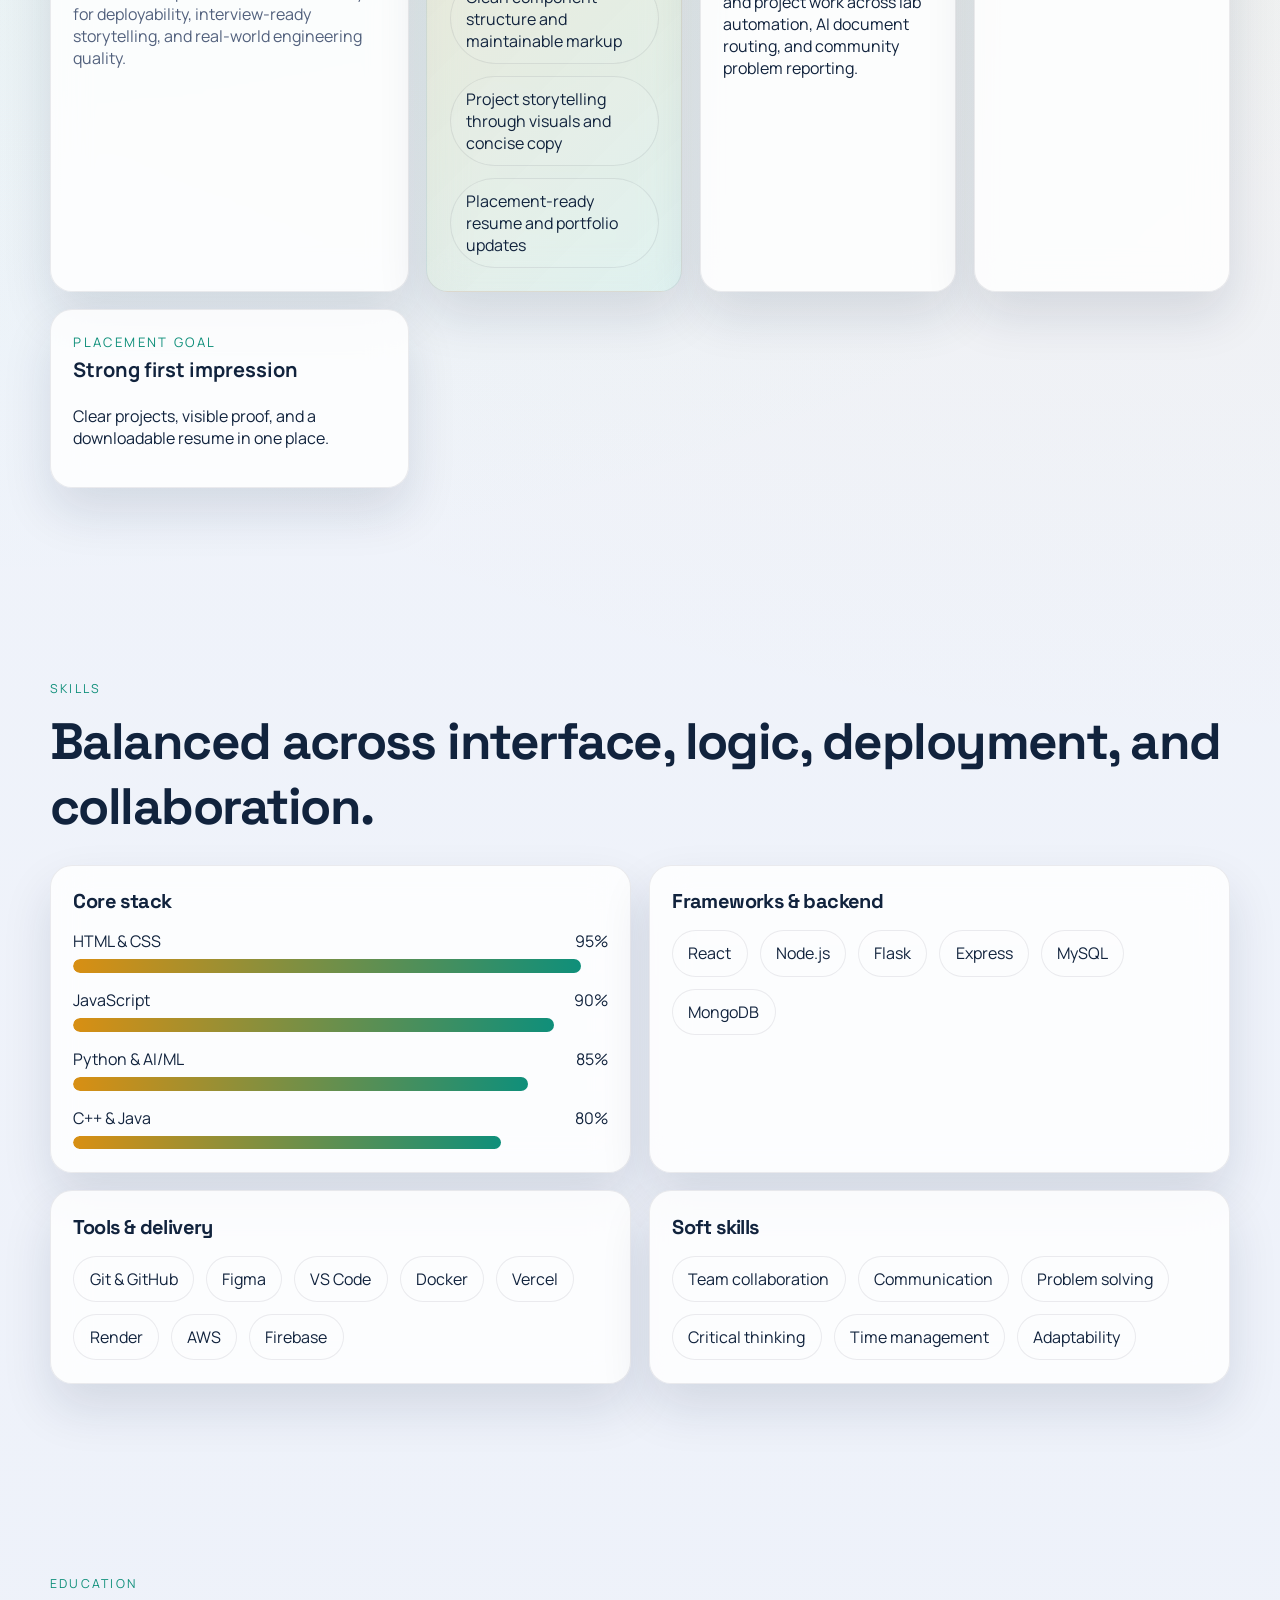
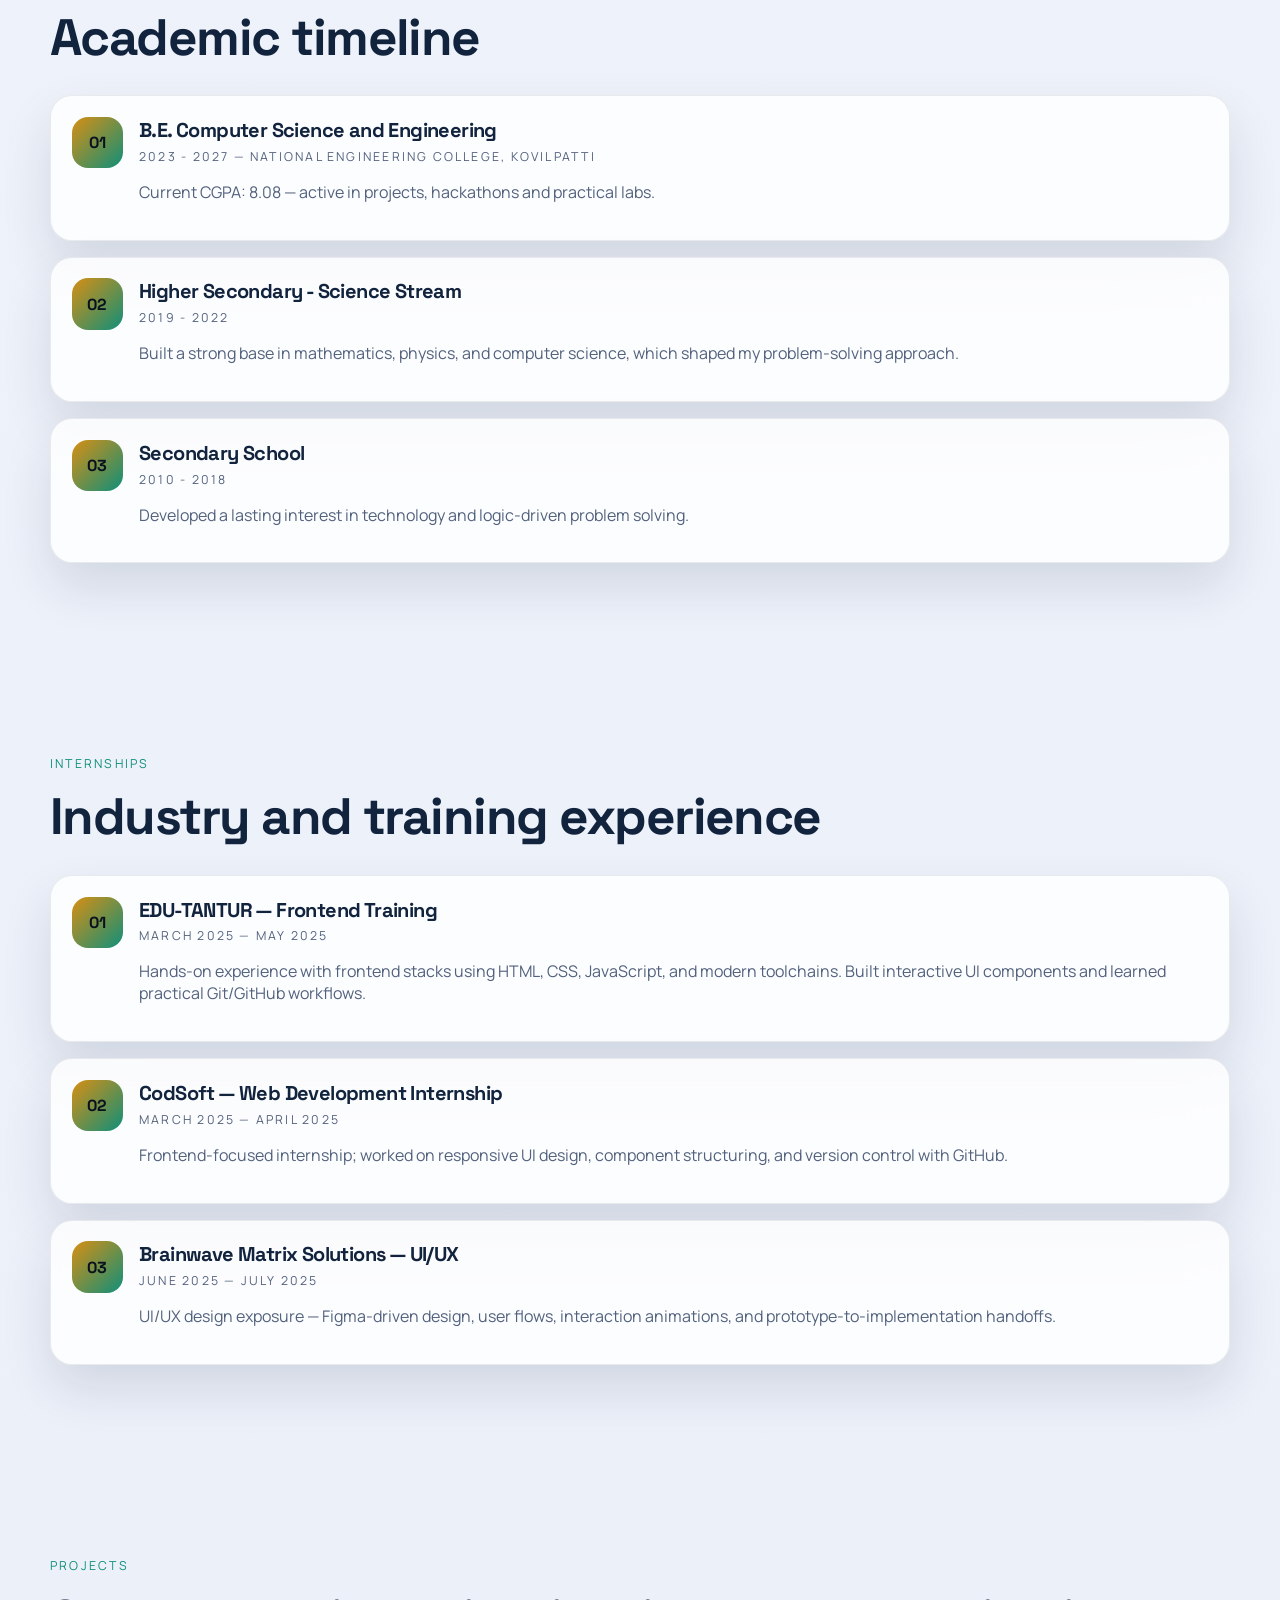
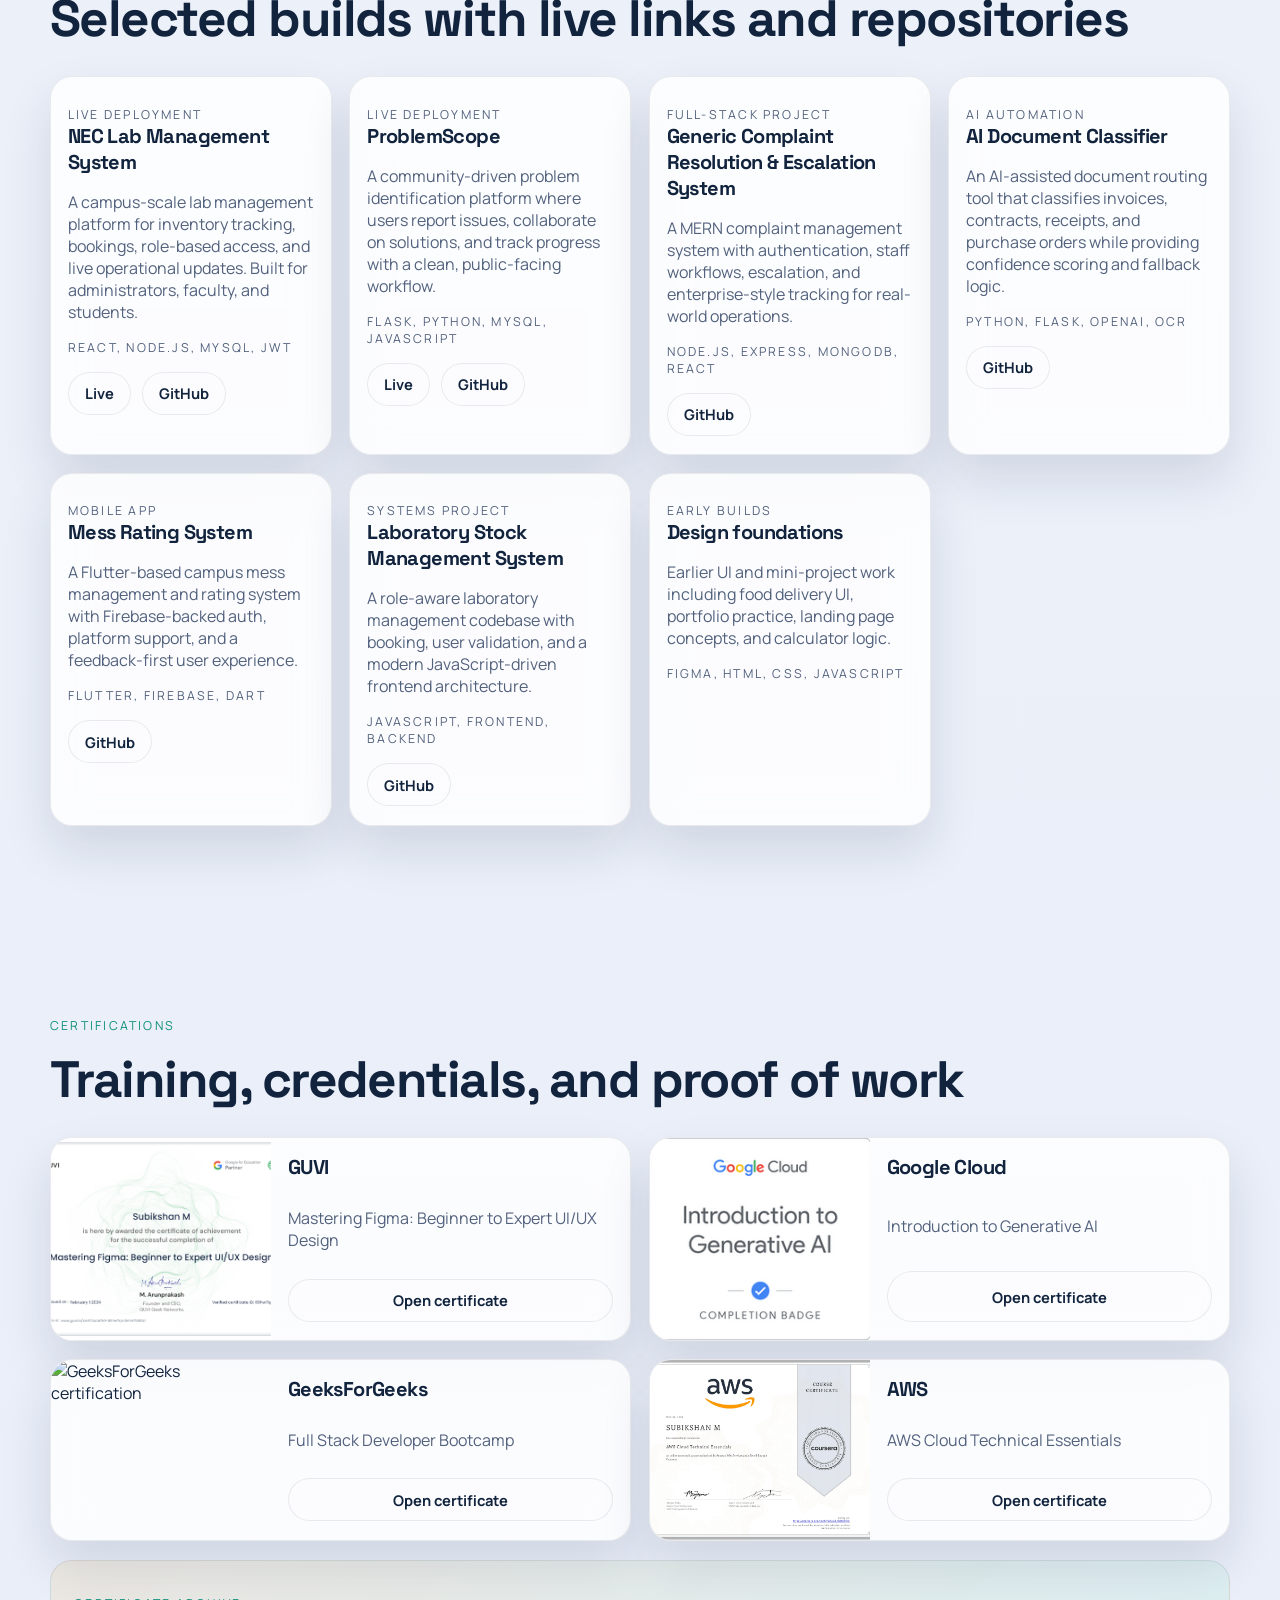
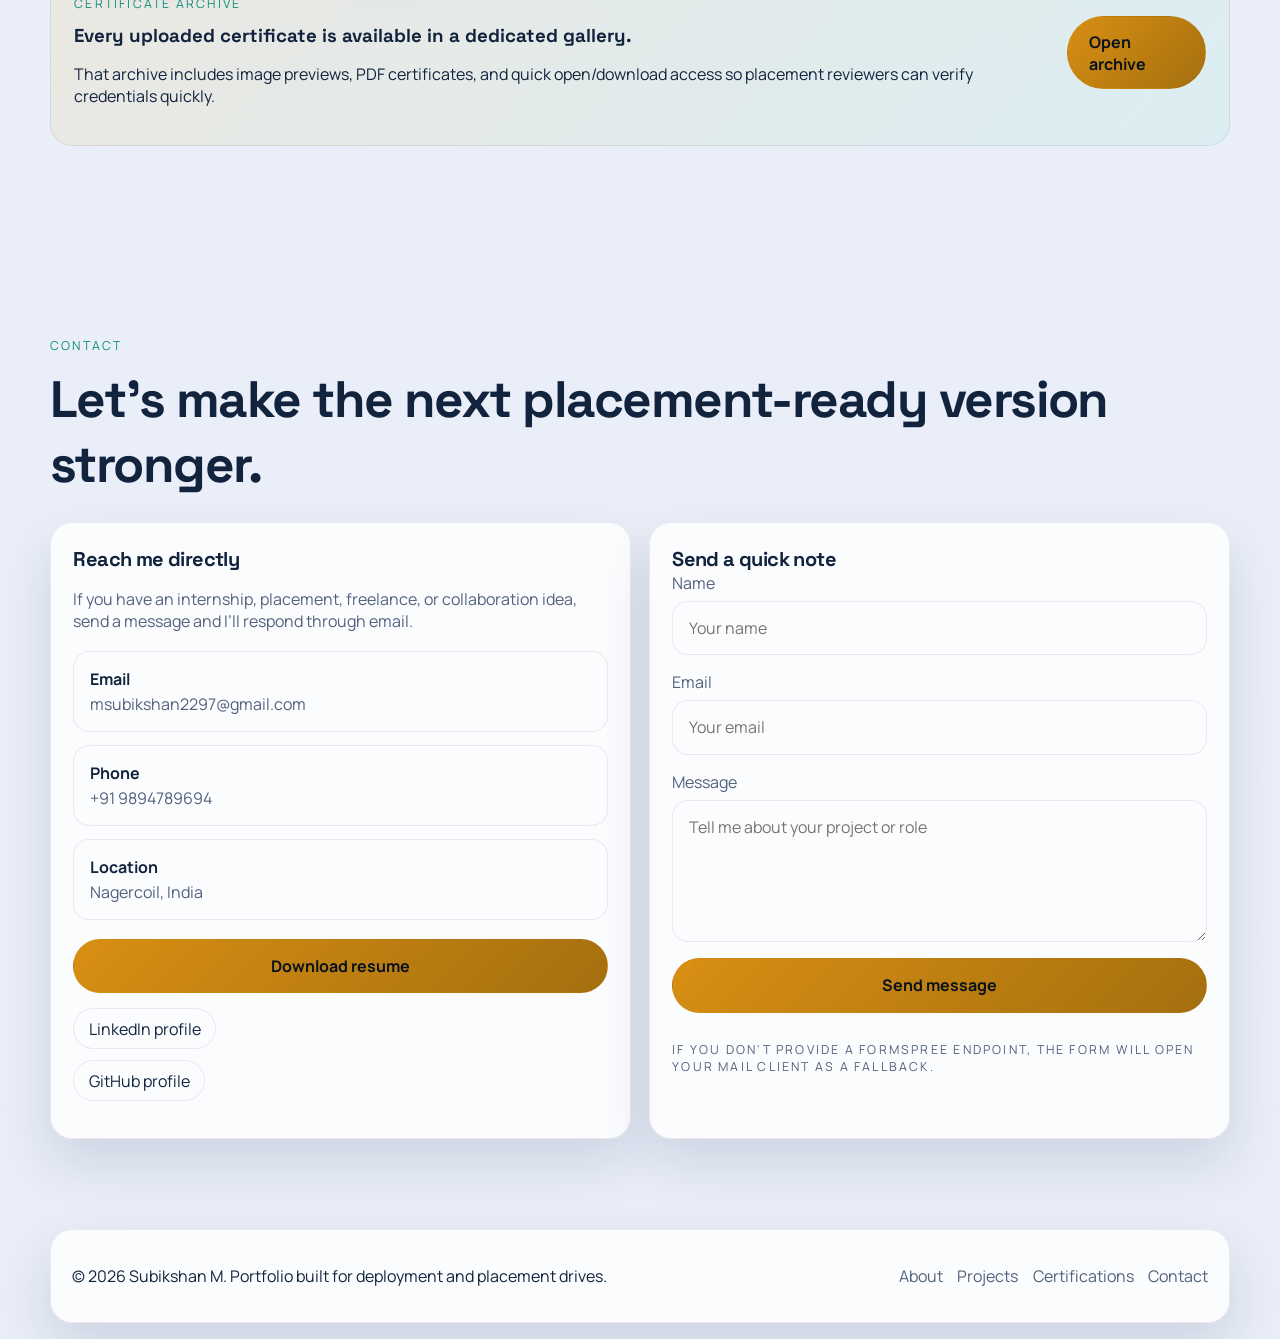
==== commit 20561024: "Refresh portfolio for placements" ====
--- a/index.html
+++ b/index.html
@@ -45,6 +45,7 @@
         <a href="#about">About</a>
         <a href="#skills">Skills</a>
         <a href="#education">Education</a>
+        <a href="#internships">Experience</a>
         <a href="#projects">Projects</a>
         <a href="#certifications">Certifications</a>
         <a href="#contact">Contact</a>
@@ -58,33 +59,34 @@
     <main>
       <section class="hero section" id="home">
         <div class="hero__content reveal">
-          <p class="eyebrow">B.E Computer Science And Engineering</p>
+          <p class="eyebrow">Placement-ready portfolio</p>
           <h1>
-            Subikshan M — Full‑stack focused developer and UI/UX enthusiast
+            Subikshan M — building deployable systems with a product-first mindset
           </h1>
           <p class="hero__lead">
-            Practical experience building responsive front-ends, single-page
-            prototypes, and data-backed apps. Strong in C/C++, JavaScript,
-            React, Node.js, and databases (MySQL, MongoDB).
+            I design and ship responsive front-ends, campus automation tools, and AI-assisted
+            applications that are ready for interviews, demos, and real deployment. My focus is
+            clean UX, reliable backend logic, and a portfolio that speaks clearly for placement drives.
           </p>
 
           <div class="hero__cta">
-            <a class="button button--primary" href="#projects">See projects</a>
-            <a class="button button--ghost" href="#contact">Contact me</a>
+            <a class="button button--primary" href="#projects">Explore projects</a>
+            <a class="button button--ghost" href="Subikshan_M_Resume%20(2)%20(1).pdf" download>Download resume</a>
+            <a class="button button--ghost" href="certificates/index.html">Open certificates</a>
           </div>
 
           <div class="hero__stats">
             <article>
-              <strong>4+</strong>
-              <span>projects shipped</span>
+              <strong>6+</strong>
+              <span>featured builds</span>
             </article>
             <article>
-              <strong>4</strong>
-              <span>certifications</span>
+              <strong>3</strong>
+              <span>live deployments</span>
             </article>
             <article>
-              <strong>7+</strong>
-              <span>core skills</span>
+              <strong>1</strong>
+              <span>placement portfolio</span>
             </article>
           </div>
         </div>
@@ -95,11 +97,16 @@
               <img src="Task 1/codesoft-project1/itsme.jpg" alt="Subikshan M portrait" />
             </div>
             <div class="portrait-card__meta">
-              <span class="pill">Available for freelance and internship roles</span>
-              <p>
-                Focused on modern UI, clean logic, and deployable front-end
+              <span class="pill">Open to internships and placement roles</span>
+              <p>
+                Focused on modern UI, clean logic, and deployable full-stack
                 builds.
               </p>
+              <div class="link-row">
+                <a href="https://www.linkedin.com/in/m-subikshan" target="_blank" rel="noreferrer">LinkedIn</a>
+                <a href="https://github.com/subiks-xh" target="_blank" rel="noreferrer">GitHub</a>
+                <a href="mailto:msubikshan2297@gmail.com">Email</a>
+              </div>
             </div>
           </div>
         </div>
@@ -108,18 +115,17 @@
       <section class="section about" id="about">
         <div class="section-heading reveal">
           <p class="section-kicker">About</p>
-          <h2>Practical, design-aware, and always building.</h2>
+          <h2>Practical, design-aware, and built for placement interviews.</h2>
         </div>
 
         <div class="about-grid">
           <article class="panel reveal">
             <p class="panel__label">Background</p>
             <p>
-              Future software engineer currently pursuing B.E in Computer
-              Science and Engineering at National Engineering College,
-              Kovilpatti (2023–2027). CGPA: 8.08 (3rd year). I build web
-              interfaces, RESTful APIs, and data-driven demos with an eye for
-              deployability and real-world engineering.
+              Future software engineer currently pursuing B.E. in Computer Science and Engineering
+              at National Engineering College, Kovilpatti (2023–2027). Current CGPA: 8.08. I build
+              web interfaces, RESTful APIs, and campus-scale tools with an eye for deployability,
+              interview-ready storytelling, and real-world engineering quality.
             </p>
           </article>
 
@@ -129,16 +135,16 @@
               <li>Responsive interfaces that work on mobile and desktop</li>
               <li>Clean component structure and maintainable markup</li>
               <li>Project storytelling through visuals and concise copy</li>
+              <li>Placement-ready resume and portfolio updates</li>
             </ul>
           </article>
 
           <article class="mini-card reveal">
             <span>Experience</span>
-            <strong>Multiple internships & projects</strong>
+            <strong>Internships & deployed projects</strong>
             <p>
-              Practical internships (EDU-TANTUR, CodSoft, Brainwave Matrix
-              Solutions) and project work (LabMS, Generative AI agent,
-              ProblemScope).
+              Practical internships (EDU-TANTUR, CodSoft, Brainwave Matrix Solutions) and project work
+              across lab automation, AI document routing, and community problem reporting.
             </p>
           </article>
 
@@ -147,18 +153,24 @@
             <strong>AI, Cloud, and Full‑Stack</strong>
             <p>AI-assisted tooling, REST APIs, and production-ready front-ends.</p>
           </article>
+
+          <article class="mini-card reveal">
+            <span>Placement goal</span>
+            <strong>Strong first impression</strong>
+            <p>Clear projects, visible proof, and a downloadable resume in one place.</p>
+          </article>
         </div>
       </section>
 
       <section class="section skills" id="skills">
         <div class="section-heading reveal">
           <p class="section-kicker">Skills</p>
-          <h2>Balanced across interface, logic, and tools.</h2>
+          <h2>Balanced across interface, logic, deployment, and collaboration.</h2>
         </div>
 
         <div class="skills-grid">
           <article class="panel reveal">
-            <h3>Technical</h3>
+            <h3>Core stack</h3>
             <div class="skill" data-level="95">
               <div class="skill__top"><span>HTML & CSS</span><span>95%</span></div>
               <div class="skill__bar"><span></span></div>
@@ -178,38 +190,42 @@
           </article>
 
           <article class="panel reveal">
+            <h3>Frameworks & backend</h3>
+            <ul class="tag-list">
+              <li>React</li>
+              <li>Node.js</li>
+              <li>Flask</li>
+              <li>Express</li>
+              <li>MySQL</li>
+              <li>MongoDB</li>
+            </ul>
+          </article>
+
+          <article class="panel reveal">
+            <h3>Tools & delivery</h3>
+            <ul class="tag-list">
+              <li>Git & GitHub</li>
+              <li>Figma</li>
+              <li>VS Code</li>
+              <li>Docker</li>
+              <li>Vercel</li>
+              <li>Render</li>
+              <li>AWS</li>
+              <li>Firebase</li>
+            </ul>
+          </article>
+
+          <article class="panel reveal">
             <h3>Soft skills</h3>
             <ul class="tag-list">
               <li>Team collaboration</li>
-              <li>Leadership</li>
               <li>Communication</li>
+              <li>Problem solving</li>
               <li>Critical thinking</li>
               <li>Time management</li>
               <li>Adaptability</li>
             </ul>
           </article>
-
-          <article class="panel reveal">
-            <h3>Tools</h3>
-            <ul class="tag-list">
-              <li>Git & GitHub</li>
-              <li>Figma</li>
-              <li>Docker</li>
-              <li>AWS</li>
-              <li>Firebase</li>
-              <li>React</li>
-            </ul>
-          </article>
-
-          <article class="panel reveal">
-            <h3>Certifications</h3>
-            <ul class="tag-list">
-              <li>Google Cloud Certified</li>
-              <li>AWS Cloud Technical Essentials</li>
-              <li>AWS Fundamentals: Addressing Security Risks</li>
-              <li>Full-Stack Developer</li>
-            </ul>
-          </article>
         </div>
       </section>
 
@@ -232,7 +248,7 @@
           <article class="timeline__item reveal">
             <span class="timeline__mark">02</span>
             <div>
-              <h3>High School - Science Stream</h3>
+              <h3>Higher Secondary - Science Stream</h3>
               <p class="timeline__meta">2019 - 2022</p>
               <p>
                 Built a strong base in mathematics, physics, and computer
@@ -258,7 +274,7 @@
       <section class="section" id="internships">
         <div class="section-heading reveal">
           <p class="section-kicker">Internships</p>
-          <h2>Industry & training experience</h2>
+          <h2>Industry and training experience</h2>
         </div>
 
         <div class="timeline__list">
@@ -268,9 +284,8 @@
               <h3>EDU‑TANTUR — Frontend Training</h3>
               <p class="timeline__meta">March 2025 — May 2025</p>
               <p>
-                Hands-on experience experimenting with frontend stacks using
-                HTML, CSS, JavaScript, and modern toolchains. Built interactive
-                UI components and learned practical Git/GitHub workflows.
+                Hands-on experience with frontend stacks using HTML, CSS, JavaScript, and modern
+                toolchains. Built interactive UI components and learned practical Git/GitHub workflows.
               </p>
             </div>
           </article>
@@ -281,8 +296,8 @@
               <h3>CodSoft — Web Development Internship</h3>
               <p class="timeline__meta">March 2025 — April 2025</p>
               <p>
-                Frontend-focused internship; worked on responsive UI design,
-                component structuring and version control with GitHub.
+                Frontend-focused internship; worked on responsive UI design, component structuring,
+                and version control with GitHub.
               </p>
             </div>
           </article>
@@ -293,9 +308,8 @@
               <h3>Brainwave Matrix Solutions — UI/UX</h3>
               <p class="timeline__meta">June 2025 — July 2025</p>
               <p>
-                UI/UX design exposure — Figma-driven design, user flows,
-                interaction animations, and prototype-to-implementation
-                handoffs.
+                UI/UX design exposure — Figma-driven design, user flows, interaction animations, and
+                prototype-to-implementation handoffs.
               </p>
             </div>
           </article>
@@ -305,92 +319,111 @@
       <section class="section projects" id="projects">
         <div class="section-heading reveal">
           <p class="section-kicker">Projects</p>
-          <h2>Selected builds and UI work</h2>
+          <h2>Selected builds with live links and repositories</h2>
         </div>
 
         <div class="card-grid">
           <article class="project-card reveal">
-            <img src="Task 1/codesoft-project1/project1.png" alt="Food delivery UI/UX project" loading="lazy" />
-            <div class="card-body">
-              <h3>Food Delivery UI/UX Design</h3>
-              <p>
-                UI design project focused on an intuitive ordering flow and
-                visual hierarchy. Designed in Figma and translated to a
-                responsive prototype.
-              </p>
-              <p class="card-label">Figma</p>
-            </div>
-          </article>
-
-          <article class="project-card reveal">
-            <img src="Task 1/codesoft-project1/project2.png" alt="Portfolio website project" loading="lazy" />
-            <div class="card-body">
-              <h3>Portfolio Website</h3>
-              <p>
-                A responsive personal portfolio that presents skills,
-                experience, and contact details in one place.
-              </p>
-              <p class="card-label">HTML, CSS, JavaScript</p>
-            </div>
-          </article>
-
-          <article class="project-card reveal">
-            <img src="Task 1/codesoft-project1/project3.png" alt="Educational landing page project" loading="lazy" />
-            <div class="card-body">
-              <h3>Simple Landing Page</h3>
-              <p>
-                A landing page concept built to communicate value quickly and
-                support conversion-focused layouts.
-              </p>
-              <p class="card-label">HTML, CSS</p>
-            </div>
-          </article>
-
-          <article class="project-card reveal">
-            <img src="Task 1/codesoft-project1/project4.png" alt="Calculator project" loading="lazy" />
-            <div class="card-body">
-              <h3>Simple Calculator</h3>
-              <p>
-                A functional calculator implemented with vanilla JavaScript to
-                demonstrate UI responsiveness and clean event-driven code.
-              </p>
-              <p class="card-label">JavaScript, HTML, CSS</p>
-            </div>
-          </article>
-
-          <article class="project-card reveal">
-            <div class="card-body">
-              <h3>Laboratory Management System (LabMS)</h3>
-              <p>
-                Full-stack application to manage lab equipment, users,
-                bookings, and analytics. Built with React, Node.js, and
-                MySQL; includes JWT auth and role-based access.
-              </p>
-              <p class="card-label">React, Node.js, MySQL</p>
-            </div>
-          </article>
-
-          <article class="project-card reveal">
-            <div class="card-body">
-              <h3>Generative AI Business Insights Agent</h3>
-              <p>
-                An AI-assisted system using retrieval-augmented generation to
-                analyze SME data, provide insights and trend recommendations
-                via a natural language interface.
-              </p>
-              <p class="card-label">Generative AI, RAG, NLP</p>
-            </div>
-          </article>
-
-          <article class="project-card reveal">
-            <div class="card-body">
-              <h3>ProblemScope — Community Problem Identification</h3>
-              <p>
-                Full-stack Flask platform to report, verify, prioritize, and
-                resolve community problems using analytics dashboards and
-                secure user management.
-              </p>
-              <p class="card-label">Flask, MySQL, Analytics</p>
+            <div class="card-body">
+              <p class="card-label">Live deployment</p>
+              <h3>NEC Lab Management System</h3>
+              <p>
+                A campus-scale lab management platform for inventory tracking, bookings, role-based
+                access, and live operational updates. Built for administrators, faculty, and students.
+              </p>
+              <p class="card-label">React, Node.js, MySQL, JWT</p>
+              <div class="project-actions">
+                <a class="button button--ghost button--compact" href="https://mwt-project-five.vercel.app/" target="_blank" rel="noreferrer">Live</a>
+                <a class="button button--ghost button--compact" href="https://github.com/subiks-xh/Library-Management-System" target="_blank" rel="noreferrer">GitHub</a>
+              </div>
+            </div>
+          </article>
+
+          <article class="project-card reveal">
+            <div class="card-body">
+              <p class="card-label">Live deployment</p>
+              <h3>ProblemScope</h3>
+              <p>
+                A community-driven problem identification platform where users report issues,
+                collaborate on solutions, and track progress with a clean, public-facing workflow.
+              </p>
+              <p class="card-label">Flask, Python, MySQL, JavaScript</p>
+              <div class="project-actions">
+                <a class="button button--ghost button--compact" href="https://problemscope.onrender.com" target="_blank" rel="noreferrer">Live</a>
+                <a class="button button--ghost button--compact" href="https://github.com/subiks-xh/problemscope" target="_blank" rel="noreferrer">GitHub</a>
+              </div>
+            </div>
+          </article>
+
+          <article class="project-card reveal">
+            <div class="card-body">
+              <p class="card-label">Full-stack project</p>
+              <h3>Generic Complaint Resolution & Escalation System</h3>
+              <p>
+                A MERN complaint management system with authentication, staff workflows, escalation,
+                and enterprise-style tracking for real-world operations.
+              </p>
+              <p class="card-label">Node.js, Express, MongoDB, React</p>
+              <div class="project-actions">
+                <a class="button button--ghost button--compact" href="https://github.com/subiks-xh/Mini-Capstone-Project---GCEP" target="_blank" rel="noreferrer">GitHub</a>
+              </div>
+            </div>
+          </article>
+
+          <article class="project-card reveal">
+            <div class="card-body">
+              <p class="card-label">AI automation</p>
+              <h3>AI Document Classifier</h3>
+              <p>
+                An AI-assisted document routing tool that classifies invoices, contracts, receipts,
+                and purchase orders while providing confidence scoring and fallback logic.
+              </p>
+              <p class="card-label">Python, Flask, OpenAI, OCR</p>
+              <div class="project-actions">
+                <a class="button button--ghost button--compact" href="https://github.com/subiks-xh/ai-document-classifier" target="_blank" rel="noreferrer">GitHub</a>
+              </div>
+            </div>
+          </article>
+
+          <article class="project-card reveal">
+            <div class="card-body">
+              <p class="card-label">Mobile app</p>
+              <h3>Mess Rating System</h3>
+              <p>
+                A Flutter-based campus mess management and rating system with Firebase-backed auth,
+                platform support, and a feedback-first user experience.
+              </p>
+              <p class="card-label">Flutter, Firebase, Dart</p>
+              <div class="project-actions">
+                <a class="button button--ghost button--compact" href="https://github.com/subashmuthub/Mess-Rating-System" target="_blank" rel="noreferrer">GitHub</a>
+              </div>
+            </div>
+          </article>
+
+          <article class="project-card reveal">
+            <div class="card-body">
+              <p class="card-label">Systems project</p>
+              <h3>Laboratory Stock Management System</h3>
+              <p>
+                A role-aware laboratory management codebase with booking, user validation, and a
+                modern JavaScript-driven frontend architecture.
+              </p>
+              <p class="card-label">JavaScript, Frontend, Backend</p>
+              <div class="project-actions">
+                <a class="button button--ghost button--compact" href="https://github.com/subiks-xh/Laboratory-Stock-Management-System" target="_blank" rel="noreferrer">GitHub</a>
+              </div>
+            </div>
+          </article>
+
+          <article class="project-card reveal">
+            <div class="card-body">
+              <p class="card-label">Early builds</p>
+              <h3>Design foundations</h3>
+              <p>
+                Earlier UI and mini-project work including food delivery UI, portfolio practice,
+                landing page concepts, and calculator logic.
+              </p>
+              <p class="card-label">Figma, HTML, CSS, JavaScript</p>
             </div>
           </article>
         </div>
@@ -399,56 +432,72 @@
       <section class="section certifications" id="certifications">
         <div class="section-heading reveal">
           <p class="section-kicker">Certifications</p>
-          <h2>Training and credentials</h2>
+          <h2>Training, credentials, and proof of work</h2>
         </div>
 
         <div class="cert-grid">
           <article class="cert-card reveal">
-            <img src="Task 1/codesoft-project1/GuviCertification - 69hw7qm8vVe71690z1.png" alt="GUVI certification" loading="lazy" />
+            <img src="certificates/GuviCertification - 69hw7qm8vVe71690z1.png" alt="GUVI certification" loading="lazy" />
             <div>
               <h3>GUVI</h3>
               <p>Mastering Figma: Beginner to Expert UI/UX Design</p>
+              <a class="button button--ghost button--compact" href="certificates/GuviCertification%20-%2069hw7qm8vVe71690z1.png" target="_blank" rel="noreferrer">Open certificate</a>
             </div>
           </article>
 
           <article class="cert-card reveal">
-            <img src="Task 1/codesoft-project1/gejdy018.png" alt="Google Cloud certification" loading="lazy" />
+            <img src="certificates/gejdy018.png" alt="Google Cloud certification" loading="lazy" />
             <div>
               <h3>Google Cloud</h3>
               <p>Introduction to Generative AI</p>
+              <a class="button button--ghost button--compact" href="certificates/gejdy018.png" target="_blank" rel="noreferrer">Open certificate</a>
             </div>
           </article>
 
           <article class="cert-card reveal">
-            <img src="Task 1/codesoft-project1/Screenshot 2025-04-08 194854.png" alt="GeeksForGeeks certification" loading="lazy" />
+            <img src="certificates/Screenshot%202025-04-08%20194854.png" alt="GeeksForGeeks certification" loading="lazy" />
             <div>
               <h3>GeeksForGeeks</h3>
               <p>Full Stack Developer Bootcamp</p>
+              <a class="button button--ghost button--compact" href="certificates/Screenshot%202025-04-08%20194854.png" target="_blank" rel="noreferrer">Open certificate</a>
             </div>
           </article>
 
           <article class="cert-card reveal">
-            <img src="Task 1/codesoft-project1/Coursera 2212110.jpg" alt="AWS certification" loading="lazy" />
+            <img src="certificates/Coursera%202212110.jpg" alt="AWS certification" loading="lazy" onerror="this.src='certificates/Coursera%202212110.jpg'" />
             <div>
               <h3>AWS</h3>
               <p>AWS Cloud Technical Essentials</p>
-            </div>
-          </article>
+              <a class="button button--ghost button--compact" href="certificates/Coursera%202212110.jpg" target="_blank" rel="noreferrer">Open certificate</a>
+            </div>
+          </article>
+        </div>
+
+        <div class="archive-banner reveal">
+          <div>
+            <p class="section-kicker">Certificate archive</p>
+            <h3>Every uploaded certificate is available in a dedicated gallery.</h3>
+            <p>
+              That archive includes image previews, PDF certificates, and quick open/download access so
+              placement reviewers can verify credentials quickly.
+            </p>
+          </div>
+          <a class="button button--primary" href="certificates/index.html">Open archive</a>
         </div>
       </section>
 
       <section class="section contact" id="contact">
         <div class="section-heading reveal">
           <p class="section-kicker">Contact</p>
-          <h2>Let’s build something deployable.</h2>
+          <h2>Let’s make the next placement-ready version stronger.</h2>
         </div>
 
         <div class="contact-grid">
           <article class="panel reveal">
             <h3>Reach me directly</h3>
             <p>
-              If you have an internship, freelance, or collaboration idea, send
-              a message and I’ll respond through email.
+              If you have an internship, placement, freelance, or collaboration idea, send a message
+              and I’ll respond through email.
             </p>
 
             <div class="contact-list">
@@ -468,11 +517,15 @@
 
             <a
               class="button button--primary button--full"
-              href="Task 1/codesoft-project1/blue professional modern CV resume.pdf"
+              href="Subikshan_M_Resume%20(2)%20(1).pdf"
               download
             >
               Download resume
             </a>
+            <div class="link-row link-row--stacked">
+              <a href="https://www.linkedin.com/in/m-subikshan" target="_blank" rel="noreferrer">LinkedIn profile</a>
+              <a href="https://github.com/subiks-xh" target="_blank" rel="noreferrer">GitHub profile</a>
+            </div>
           </article>
 
           <article class="panel reveal">
@@ -513,10 +566,11 @@
     </main>
 
     <footer class="site-footer">
-      <p>© 2026 Subikshan M. Portfolio built for deployment.</p>
+      <p>© 2026 Subikshan M. Portfolio built for deployment and placement drives.</p>
       <div class="footer-links">
         <a href="#about">About</a>
         <a href="#projects">Projects</a>
+        <a href="#certifications">Certifications</a>
         <a href="#contact">Contact</a>
       </div>
     </footer>
--- a/styles.css
+++ b/styles.css
@@ -278,6 +278,12 @@
   width: 100%;
 }
 
+.button--compact {
+  min-height: 2.7rem;
+  padding: 0.6rem 1rem;
+  font-size: 0.92rem;
+}
+
 .hero__stats {
   display: grid;
   grid-template-columns: repeat(3, minmax(0, 1fr));
@@ -348,6 +354,30 @@
   padding: 1rem 0.3rem 0.2rem;
 }
 
+.link-row {
+  display: flex;
+  flex-wrap: wrap;
+  gap: 0.65rem;
+  margin-top: 0.9rem;
+}
+
+.link-row a {
+  display: inline-flex;
+  align-items: center;
+  justify-content: center;
+  min-height: 2.5rem;
+  padding: 0.55rem 0.9rem;
+  border-radius: 999px;
+  border: 1px solid var(--surface-border);
+  background: rgba(255, 255, 255, 0.04);
+  color: var(--text);
+}
+
+.link-row--stacked {
+  flex-direction: column;
+  align-items: flex-start;
+}
+
 .pill {
   display: inline-flex;
   padding: 0.45rem 0.8rem;
@@ -521,6 +551,18 @@
   padding: 1rem 1.05rem 1.15rem;
 }
 
+.project-actions {
+  display: flex;
+  flex-wrap: wrap;
+  gap: 0.7rem;
+  margin-top: 1rem;
+}
+
+.cert-card div {
+  display: grid;
+  gap: 0.7rem;
+}
+
 .card-label {
   margin-bottom: 0;
 }
@@ -542,6 +584,23 @@
 
 .contact-grid {
   grid-template-columns: 1fr 1fr;
+}
+
+.archive-banner {
+  margin-top: 1.2rem;
+  padding: 1.35rem 1.45rem;
+  border-radius: var(--radius-lg);
+  border: 1px solid var(--surface-border);
+  background: linear-gradient(135deg, rgba(245, 185, 66, 0.12), rgba(94, 240, 194, 0.1));
+  display: flex;
+  align-items: center;
+  justify-content: space-between;
+  gap: 1rem;
+}
+
+.archive-banner h3 {
+  margin: 0.25rem 0 0.4rem;
+  font-family: "Space Grotesk", sans-serif;
 }
 
 .contact-list {
@@ -616,6 +675,79 @@
 .reveal.is-visible {
   opacity: 1;
   transform: translateY(0);
+}
+
+@media (max-width: 1100px) {
+  .about-grid,
+  .card-grid {
+    grid-template-columns: repeat(2, minmax(0, 1fr));
+  }
+
+  .cert-grid,
+  .contact-grid,
+  .skills-grid,
+  .hero {
+    grid-template-columns: 1fr;
+  }
+
+  .hero {
+    min-height: auto;
+  }
+
+  .hero h1 {
+    max-width: 100%;
+  }
+
+  .archive-banner {
+    flex-direction: column;
+    align-items: flex-start;
+  }
+}
+
+@media (max-width: 780px) {
+  .site-header {
+    flex-wrap: wrap;
+    justify-content: space-between;
+  }
+
+  .site-nav {
+    order: 3;
+    display: none;
+    width: 100%;
+    justify-content: flex-start;
+    padding-top: 0.25rem;
+  }
+
+  .site-nav.is-open {
+    display: flex;
+  }
+
+  .menu-toggle {
+    display: inline-grid;
+  }
+
+  .theme-toggle {
+    margin-left: auto;
+  }
+
+  .hero__stats,
+  .about-grid,
+  .card-grid,
+  .cert-grid,
+  .skills-grid {
+    grid-template-columns: 1fr;
+  }
+
+  .timeline__item,
+  .cert-card,
+  .site-footer {
+    grid-template-columns: 1fr;
+    display: grid;
+  }
+
+  .site-footer {
+    justify-items: start;
+  }
 }
 
 @media (max-width: 1080px) {
